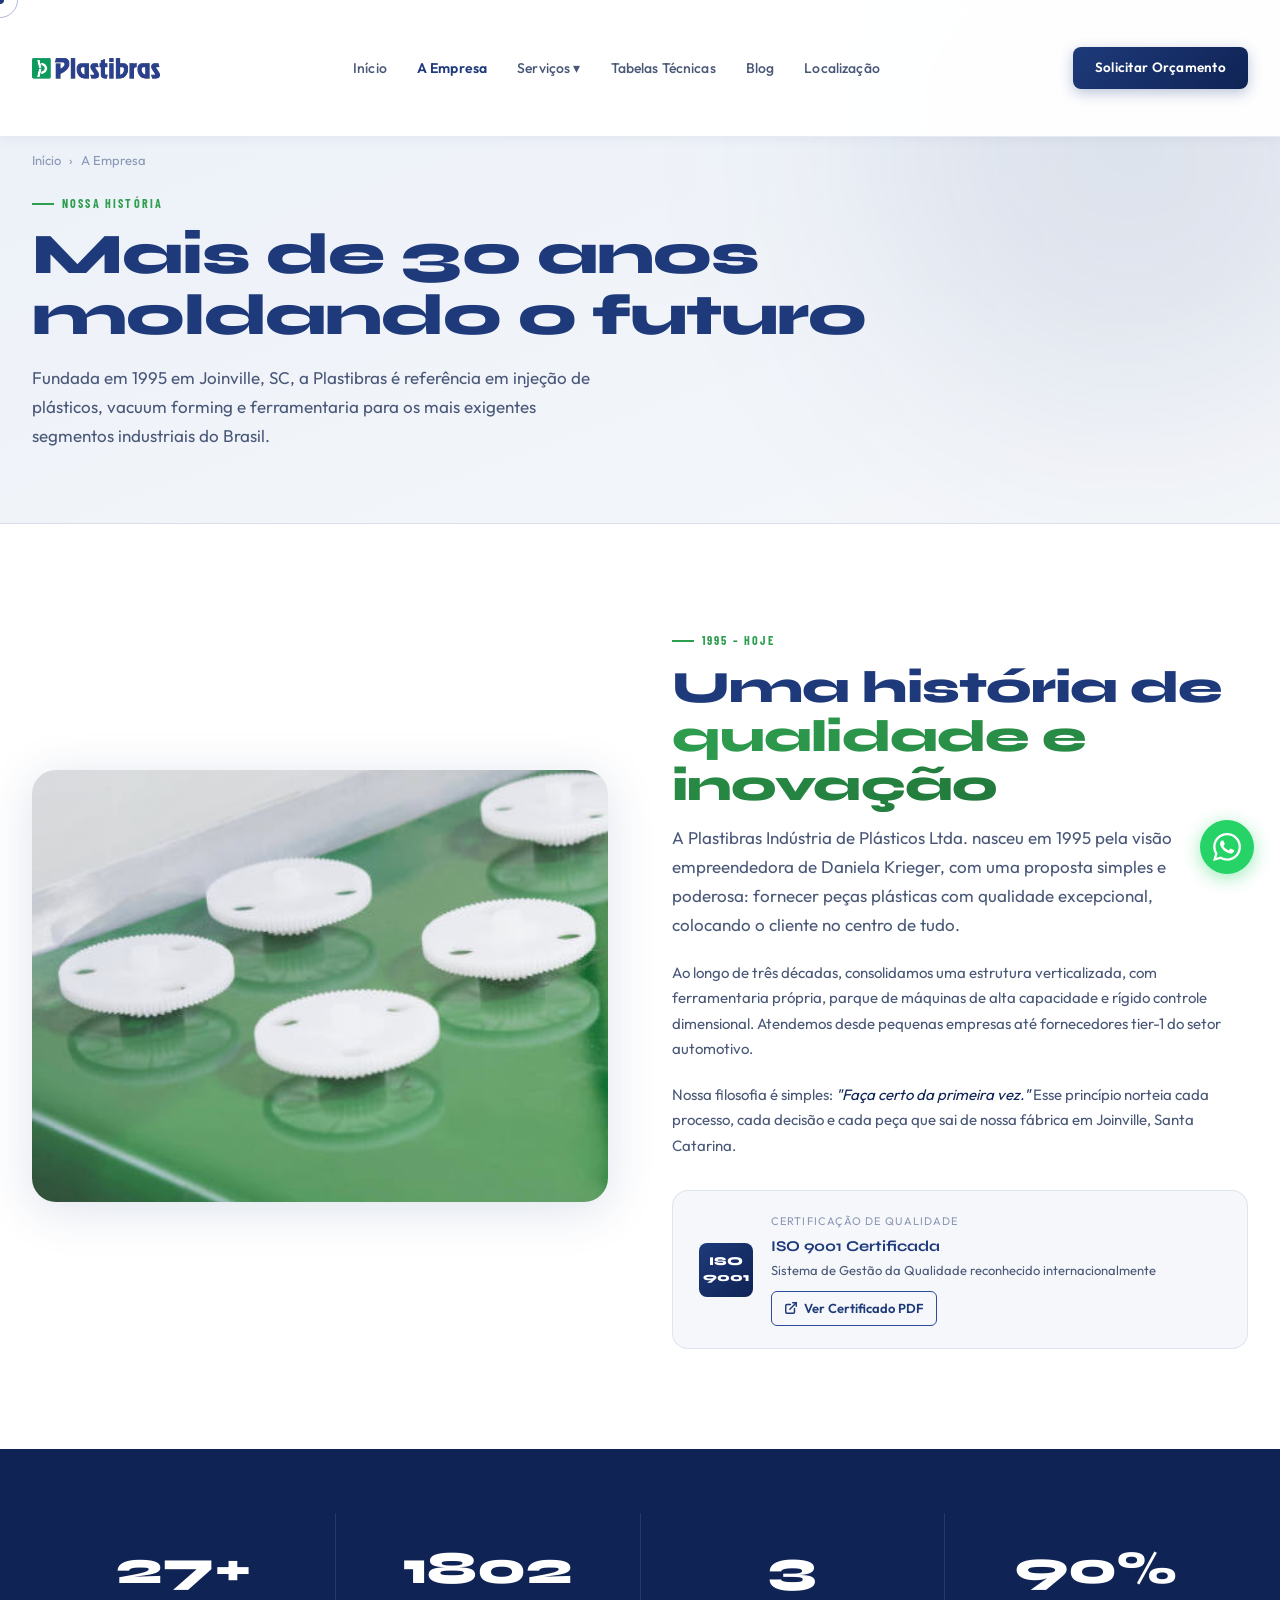
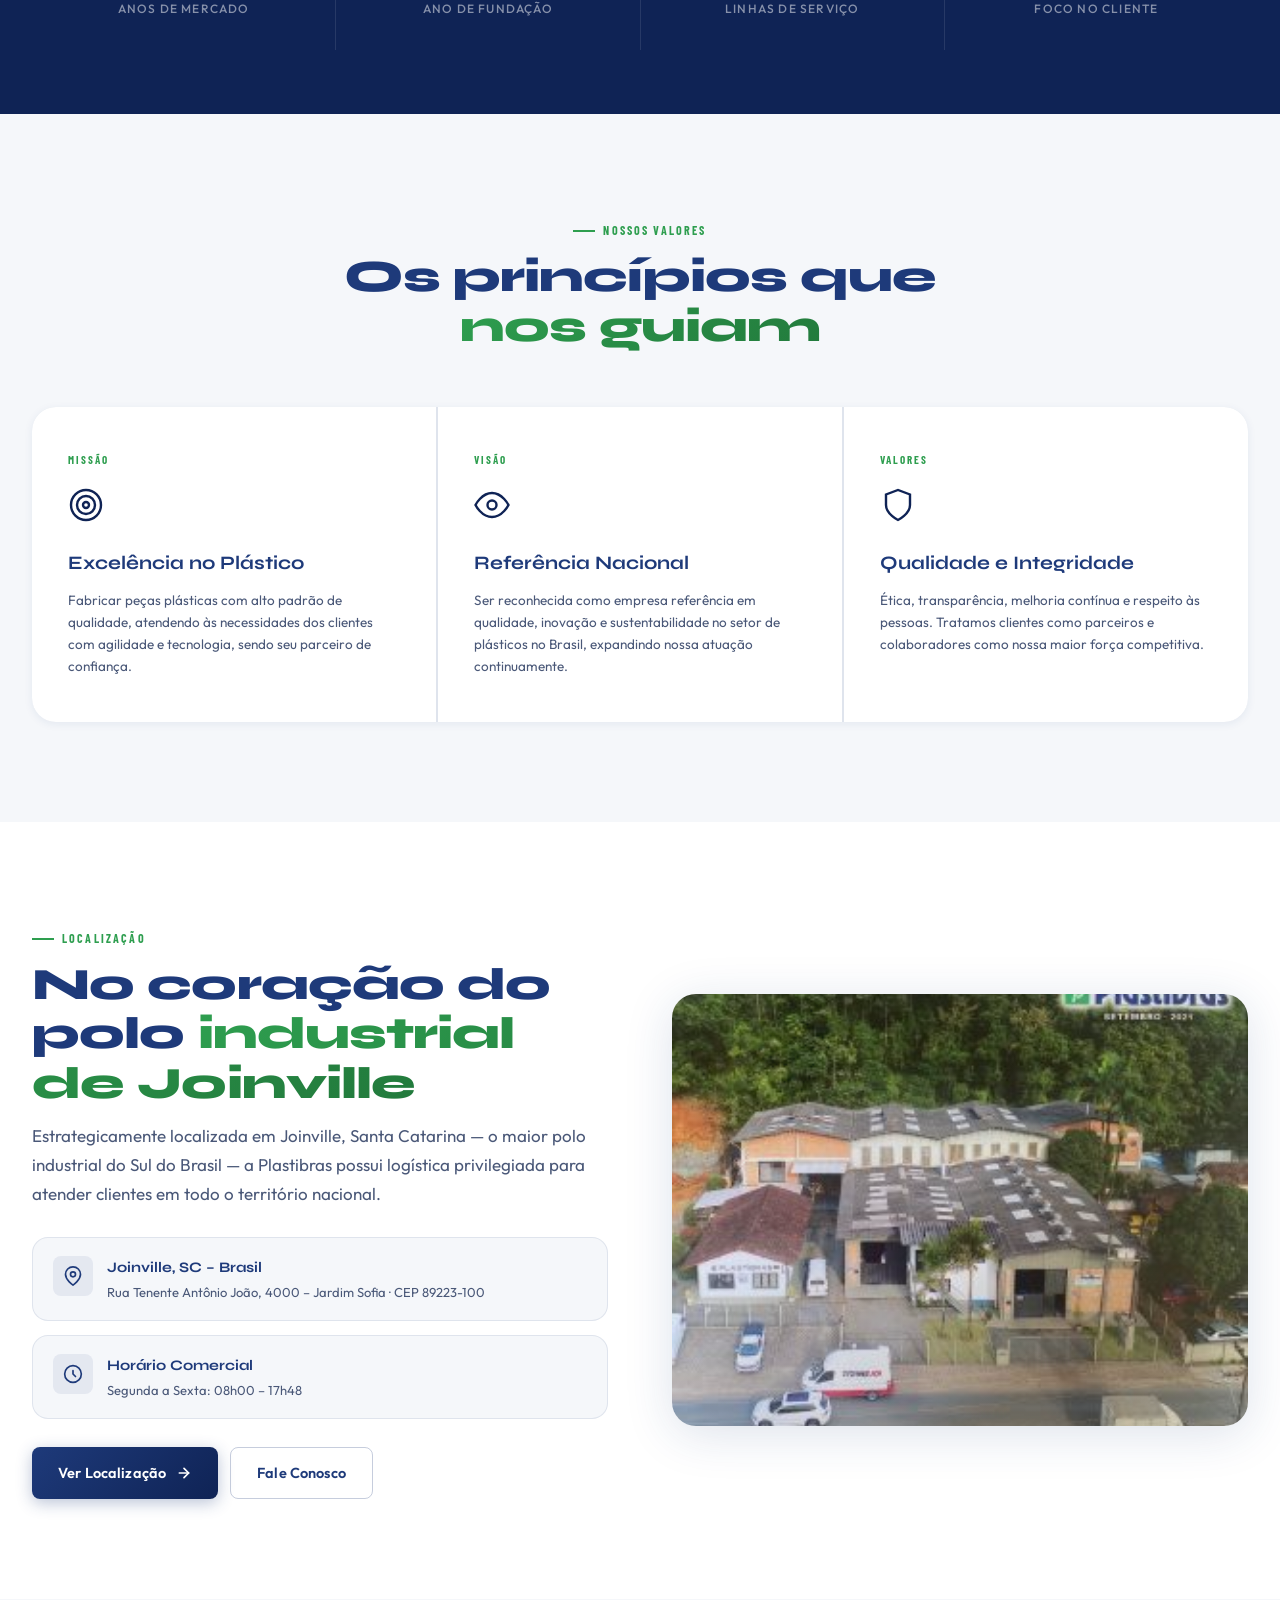
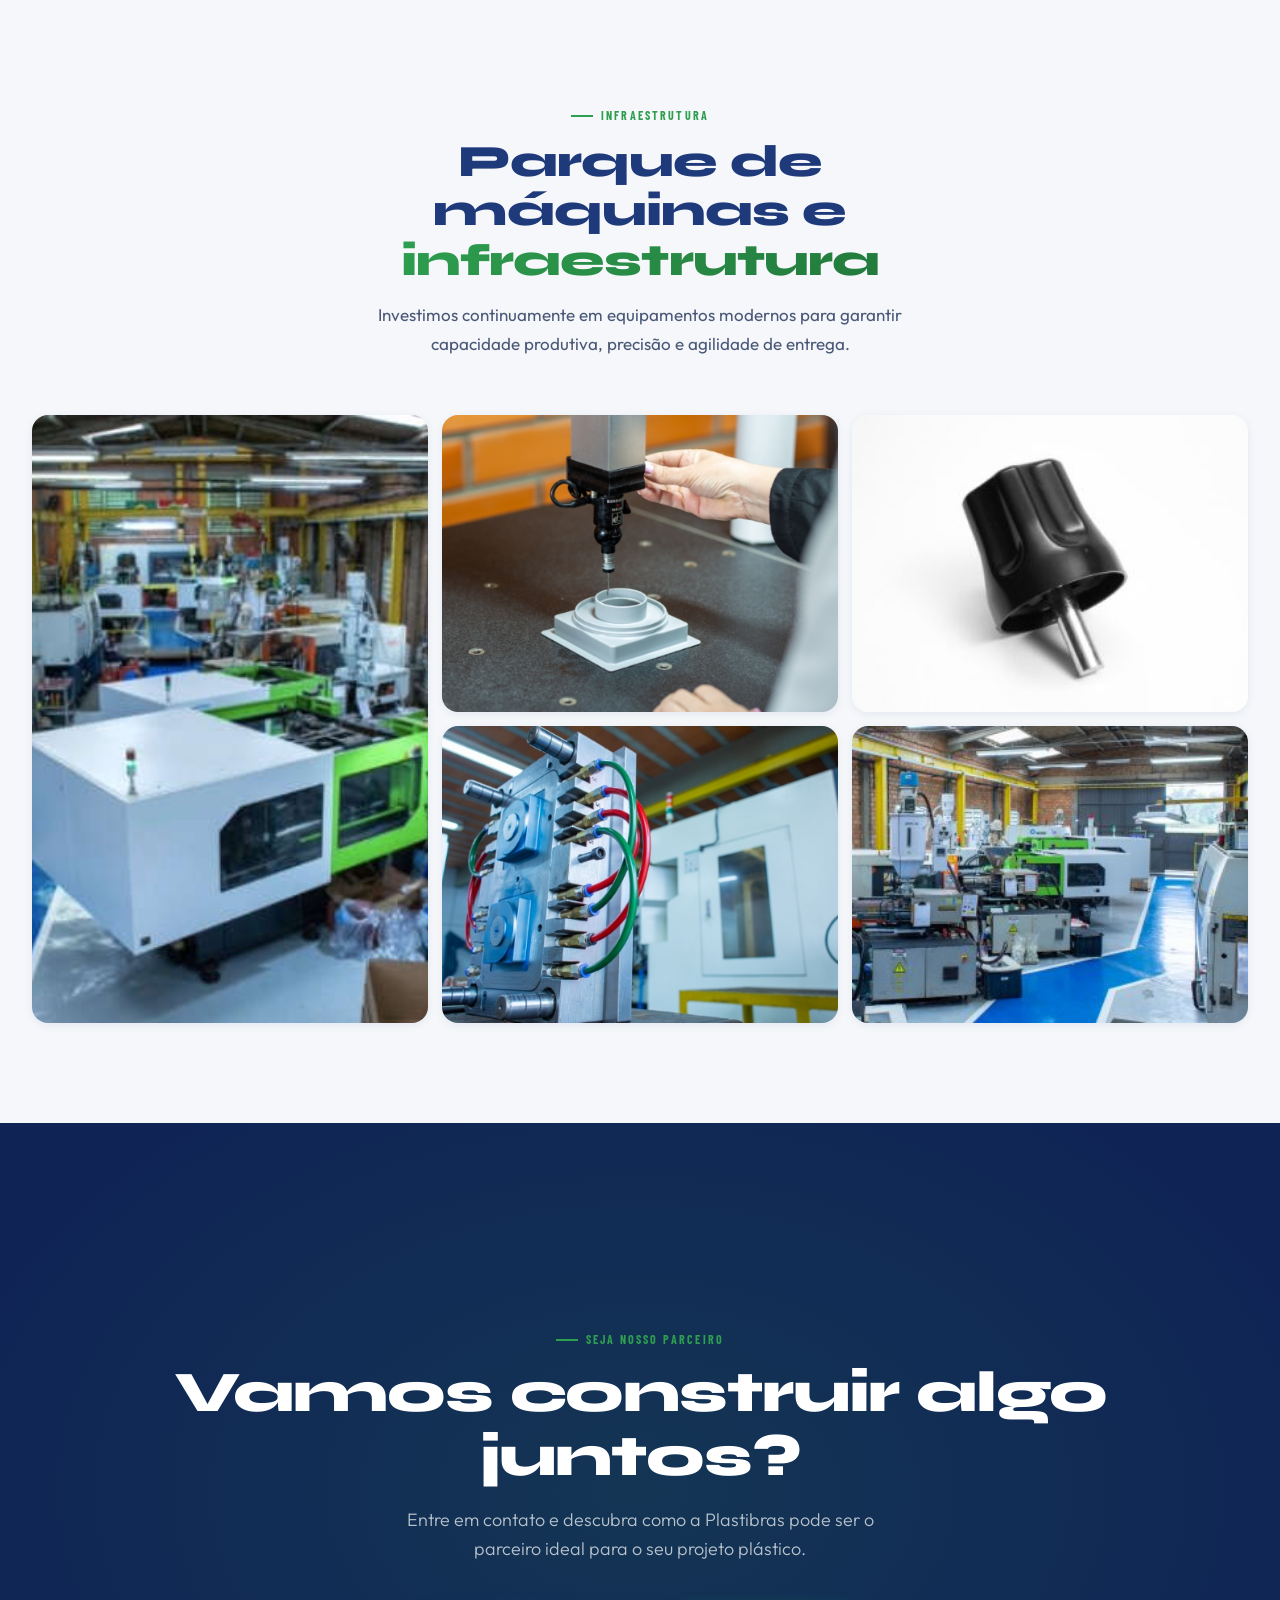
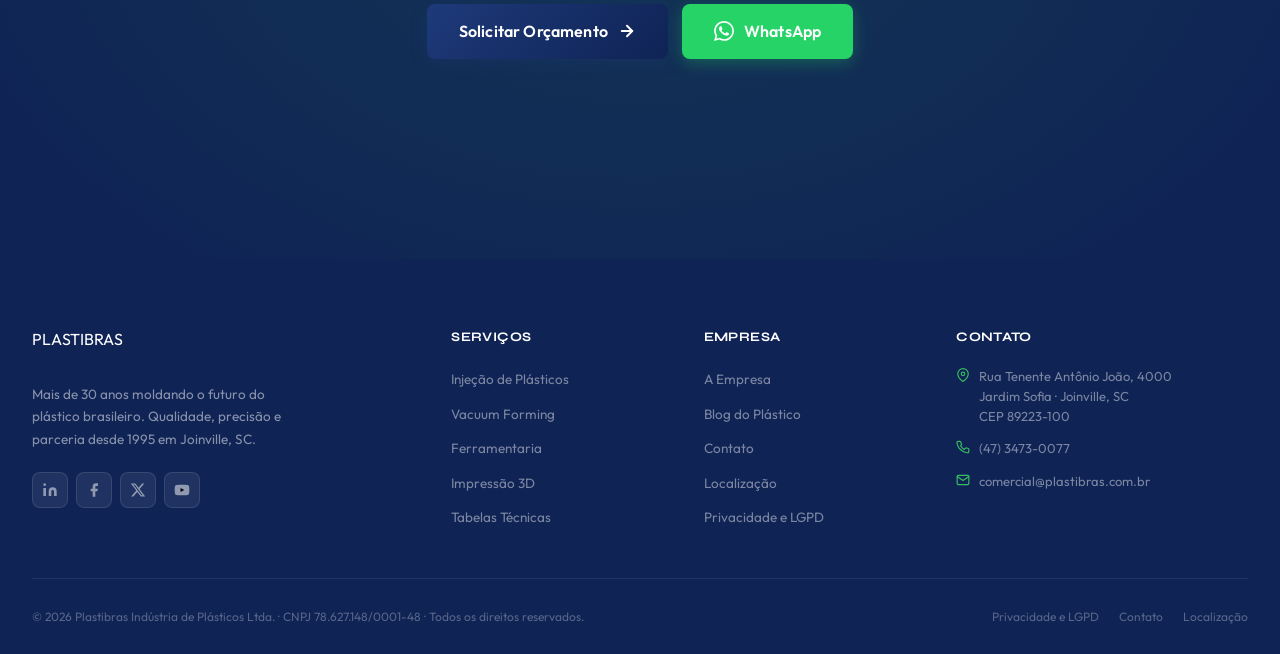
==== empresa.html @ 4c86cee4 "Initial commit – Plastibras website rebuild Complete 10-page static website with dark-to-light redes" ====
<!DOCTYPE html>
<html lang="pt-BR">
<head>
  <meta charset="UTF-8">
  <meta name="viewport" content="width=device-width, initial-scale=1.0">
  <meta name="description" content="Conheça a Plastibras – fundada em 1995 por Daniela Krieger em Joinville, SC. Mais de 30 anos de excelência em injeção de plásticos com certificação ISO 9001.">
  <title>A Empresa – Plastibras Indústria de Plásticos</title>
  <link rel="stylesheet" href="css/styles.css">
</head>
<body>
<div id="page-loader"><div class="loader-logo">PLASTI<span>BRAS</span></div><div class="loader-bar-wrap"><div class="loader-bar"></div></div></div>
<div class="cursor-dot"></div><div class="cursor-ring"></div>
<div class="noise-overlay" aria-hidden="true"></div>

<div id="nav-placeholder"></div>

<!-- PAGE HERO -->
<section class="page-hero">
  <div class="page-hero-bg"></div>
  <div class="page-hero-orb" aria-hidden="true"></div>
  <canvas id="hero-canvas" class="grid-canvas" style="position:absolute;inset:0;z-index:0"></canvas>
  <div class="container page-hero-content">
    <div class="page-hero-breadcrumb">
      <a href="index.html">Início</a>
      <span class="sep">›</span>
      <span>A Empresa</span>
    </div>
    <div class="section-tag">Nossa História</div>
    <h1 class="page-hero-title">Mais de <span style="color:var(--accent-cyan)">30 anos</span><br>moldando o futuro</h1>
    <p class="page-hero-desc">Fundada em 1995 em Joinville, SC, a Plastibras é referência em injeção de plásticos, vacuum forming e ferramentaria para os mais exigentes segmentos industriais do Brasil.</p>
  </div>
</section>

<!-- HISTORY SECTION -->
<section class="section">
  <div class="container">
    <div class="content-section">
      <div class="reveal-left">
        <div class="content-image">
          <img src="images/fabrica-de-produtos-de-plastico-injecao-termoformagem.jpg"
               alt="Fábrica Plastibras – Injeção de plásticos e Termoformagem Joinville" loading="lazy">
          <div class="content-image-overlay"></div>
        </div>
      </div>
      <div class="reveal-right">
        <div class="section-tag">1995 – Hoje</div>
        <h2 class="section-title">Uma história de <span class="highlight">qualidade e inovação</span></h2>
        <p class="section-desc" style="margin-bottom:20px">
          A Plastibras Indústria de Plásticos Ltda. nasceu em 1995 pela visão empreendedora de Daniela Krieger,
          com uma proposta simples e poderosa: fornecer peças plásticas com qualidade excepcional, colocando o cliente no centro de tudo.
        </p>
        <p style="font-size:15px;color:var(--text-2);line-height:1.7;margin-bottom:20px">
          Ao longo de três décadas, consolidamos uma estrutura verticalizada, com ferramentaria própria, parque de máquinas de alta capacidade
          e rígido controle dimensional. Atendemos desde pequenas empresas até fornecedores tier-1 do setor automotivo.
        </p>
        <p style="font-size:15px;color:var(--text-2);line-height:1.7">
          Nossa filosofia é simples: <em style="color:var(--text-1)">"Faça certo da primeira vez."</em> Esse princípio norteia cada processo,
          cada decisão e cada peça que sai de nossa fábrica em Joinville, Santa Catarina.
        </p>
        <div class="cert-card" style="margin-top:32px">
          <div class="cert-icon">ISO<br>9001</div>
          <div style="flex:1">
            <div class="cert-text-label">Certificação de Qualidade</div>
            <div class="cert-text-value">ISO 9001 Certificada</div>
            <div class="cert-text-sub">Sistema de Gestão da Qualidade reconhecido internacionalmente</div>
            <a href="documents/ISO9001.pdf" target="_blank" rel="noopener" style="display:inline-flex;align-items:center;gap:6px;margin-top:10px;font-size:13px;font-weight:600;color:var(--navy);text-decoration:none;border:1px solid var(--navy-light);border-radius:6px;padding:6px 12px;transition:all .2s" onmouseover="this.style.background='var(--navy)';this.style.color='#fff'" onmouseout="this.style.background='';this.style.color='var(--navy)'">
              <svg width="14" height="14" viewBox="0 0 24 24" fill="none" stroke="currentColor" stroke-width="2.5" stroke-linecap="round" stroke-linejoin="round"><path d="M18 13v6a2 2 0 0 1-2 2H5a2 2 0 0 1-2-2V8a2 2 0 0 1 2-2h6"/><polyline points="15 3 21 3 21 9"/><line x1="10" y1="14" x2="21" y2="3"/></svg>
              Ver Certificado PDF
            </a>
          </div>
        </div>
      </div>
    </div>
  </div>
</section>

<!-- STATS BAND -->
<div class="stats-band">
  <div class="container">
    <div class="stats-grid">
      <div class="stat-item">
        <div class="stat-number blue" data-counter data-target="30" data-suffix="+">0+</div>
        <div class="stat-label">Anos de Mercado</div>
      </div>
      <div class="stat-item">
        <div class="stat-number orange" data-counter data-target="1995">0</div>
        <div class="stat-label">Ano de Fundação</div>
      </div>
      <div class="stat-item">
        <div class="stat-number blue" data-counter data-target="4">0</div>
        <div class="stat-label">Linhas de Serviço</div>
      </div>
      <div class="stat-item">
        <div class="stat-number orange" data-counter data-target="100" data-suffix="%">0%</div>
        <div class="stat-label">Foco no Cliente</div>
      </div>
    </div>
  </div>
</div>

<!-- VALUES -->
<section class="section bg-1">
  <div class="container">
    <div class="reveal" style="text-align:center;max-width:600px;margin:0 auto 56px">
      <div class="section-tag">Nossos Valores</div>
      <h2 class="section-title">Os princípios que <span class="highlight">nos guiam</span></h2>
    </div>
    <div class="why-grid">
      <div class="why-item reveal" data-delay="1">
        <div class="why-item-number">Missão</div>
        <div class="why-item-icon" style="color:var(--accent-cyan)">
          <svg width="36" height="36" viewBox="0 0 24 24" fill="none" stroke="currentColor" stroke-width="1.6"><circle cx="12" cy="12" r="10"/><circle cx="12" cy="12" r="6"/><circle cx="12" cy="12" r="2"/></svg>
        </div>
        <div class="why-item-title">Excelência no Plástico</div>
        <div class="why-item-text">Fabricar peças plásticas com alto padrão de qualidade, atendendo às necessidades dos clientes com agilidade e tecnologia, sendo seu parceiro de confiança.</div>
      </div>
      <div class="why-item reveal" data-delay="2">
        <div class="why-item-number">Visão</div>
        <div class="why-item-icon" style="color:var(--accent-cyan)">
          <svg width="36" height="36" viewBox="0 0 24 24" fill="none" stroke="currentColor" stroke-width="1.6"><path d="M1 12s4-8 11-8 11 8 11 8-4 8-11 8-11-8-11-8z"/><circle cx="12" cy="12" r="3"/></svg>
        </div>
        <div class="why-item-title">Referência Nacional</div>
        <div class="why-item-text">Ser reconhecida como empresa referência em qualidade, inovação e sustentabilidade no setor de plásticos no Brasil, expandindo nossa atuação continuamente.</div>
      </div>
      <div class="why-item reveal" data-delay="3">
        <div class="why-item-number">Valores</div>
        <div class="why-item-icon" style="color:var(--accent-cyan)">
          <svg width="36" height="36" viewBox="0 0 24 24" fill="none" stroke="currentColor" stroke-width="1.6"><path d="M12 22s8-4 8-10V5l-8-3-8 3v7c0 6 8 10 8 10z"/></svg>
        </div>
        <div class="why-item-title">Qualidade e Integridade</div>
        <div class="why-item-text">Ética, transparência, melhoria contínua e respeito às pessoas. Tratamos clientes como parceiros e colaboradores como nossa maior força competitiva.</div>
      </div>
    </div>
  </div>
</section>

<!-- FOUNDER + HISTORY -->
<section class="section">
  <div class="container">
    <div class="content-section reverse">
      <div class="reveal-right">
        <div class="content-image">
          <img src="images/plastibras-industria-de-plasticos-joinville-sc-_AEREA-300x263.jpg"
               alt="Vista aérea Plastibras Joinville SC" loading="lazy"
               style="width:100%;height:100%;object-fit:cover">
          <div class="content-image-overlay"></div>
        </div>
      </div>
      <div class="reveal-left">
        <div class="section-tag">Localização</div>
        <h2 class="section-title">No coração do polo <span class="highlight">industrial de Joinville</span></h2>
        <p class="section-desc" style="margin-bottom:20px">
          Estrategicamente localizada em Joinville, Santa Catarina — o maior polo industrial do Sul do Brasil —
          a Plastibras possui logística privilegiada para atender clientes em todo o território nacional.
        </p>
        <div class="about-features">
          <div class="about-feature">
            <div class="about-feature-icon">
              <svg viewBox="0 0 24 24" fill="none" stroke="currentColor" stroke-width="2" stroke-linecap="round" stroke-linejoin="round"><path d="M21 10c0 7-9 13-9 13s-9-6-9-13a9 9 0 0 1 18 0z"/><circle cx="12" cy="10" r="3"/></svg>
            </div>
            <div>
              <div class="about-feature-title">Joinville, SC – Brasil</div>
              <div class="about-feature-text">Rua Tenente Antônio João, 4000 – Jardim Sofia · CEP 89223-100</div>
            </div>
          </div>
          <div class="about-feature">
            <div class="about-feature-icon">
              <svg viewBox="0 0 24 24" fill="none" stroke="currentColor" stroke-width="2" stroke-linecap="round" stroke-linejoin="round"><circle cx="12" cy="12" r="10"/><path d="M12 8v4l3 3"/></svg>
            </div>
            <div>
              <div class="about-feature-title">Horário Comercial</div>
              <div class="about-feature-text">Segunda a Sexta: 08h00 – 17h48</div>
            </div>
          </div>
        </div>
        <div style="margin-top:28px;display:flex;gap:12px;flex-wrap:wrap">
          <a href="localizacao.html" class="btn btn-primary">
            Ver Localização
            <svg width="16" height="16" viewBox="0 0 24 24" fill="none" stroke="currentColor" stroke-width="2.5" stroke-linecap="round" stroke-linejoin="round"><path d="M5 12h14"/><path d="m12 5 7 7-7 7"/></svg>
          </a>
          <a href="contato.html" class="btn btn-outline">Fale Conosco</a>
        </div>
      </div>
    </div>
  </div>
</section>

<!-- MACHINE PARK -->
<section class="section bg-1">
  <div class="container">
    <div class="reveal" style="text-align:center;max-width:600px;margin:0 auto 56px">
      <div class="section-tag">Infraestrutura</div>
      <h2 class="section-title">Parque de máquinas e <span class="highlight">infraestrutura</span></h2>
      <p class="section-desc" style="margin:16px auto 0">Investimos continuamente em equipamentos modernos para garantir capacidade produtiva, precisão e agilidade de entrega.</p>
    </div>
    <div class="gallery-grid">
      <div class="gallery-item tall reveal" data-delay="1">
        <img src="images/parque-de-maquinas-plastibras-industria-plastica-joinville-sc.jpg"
             alt="Parque de máquinas Plastibras" loading="lazy">
        <div class="gallery-item-overlay"><span class="gallery-item-overlay-text">Parque de Máquinas</span></div>
      </div>
      <div class="gallery-item reveal" data-delay="2">
        <img src="images/controle-dimensional-de-pecas-de-plastico-industria-plastica.jpg"
             alt="Controle dimensional Plastibras" loading="lazy">
        <div class="gallery-item-overlay"><span class="gallery-item-overlay-text">Controle Dimensional</span></div>
      </div>
      <div class="gallery-item reveal" data-delay="3">
        <img src="images/injecao_plasticos_plastibras-1-300x231.jpg"
             alt="Injeção de plásticos" loading="lazy">
        <div class="gallery-item-overlay"><span class="gallery-item-overlay-text">Injeção de Plásticos</span></div>
      </div>
      <div class="gallery-item reveal" data-delay="2">
        <img src="images/servicos-de-ferramentaria-em-joinville-sc-plastibras-moldes-injecao.jpg"
             alt="Ferramentaria Plastibras" loading="lazy">
        <div class="gallery-item-overlay"><span class="gallery-item-overlay-text">Ferramentaria</span></div>
      </div>
      <div class="gallery-item reveal" data-delay="3">
        <img src="images/industria-de-plasticos-em-joinville-sc-plastibras-300x225.jpg"
             alt="Plastibras Joinville" loading="lazy">
        <div class="gallery-item-overlay"><span class="gallery-item-overlay-text">Nossa Fábrica</span></div>
      </div>
    </div>
  </div>
</section>

<!-- CTA -->
<section class="section cta-section">
  <div class="cta-bg"><div class="cta-bg-gradient"></div></div>
  <div class="container">
    <div class="cta-inner reveal" style="text-align:center">
      <div class="section-tag" style="justify-content:center">Seja Nosso Parceiro</div>
      <h2 class="cta-title">Vamos construir algo <span class="highlight">juntos?</span></h2>
      <p class="cta-desc">Entre em contato e descubra como a Plastibras pode ser o parceiro ideal para o seu projeto plástico.</p>
      <div class="cta-actions">
        <a href="contato.html" class="btn btn-primary btn-lg">Solicitar Orçamento
          <svg width="18" height="18" viewBox="0 0 24 24" fill="none" stroke="currentColor" stroke-width="2.5" stroke-linecap="round" stroke-linejoin="round"><path d="M5 12h14"/><path d="m12 5 7 7-7 7"/></svg>
        </a>
        <a href="https://wa.me/5547997690917" class="btn btn-whatsapp btn-lg" target="_blank" rel="noopener">
          <svg width="20" height="20" viewBox="0 0 24 24" fill="currentColor"><path d="M17.472 14.382c-.297-.149-1.758-.867-2.03-.967-.273-.099-.471-.148-.67.15-.197.297-.767.966-.94 1.164-.173.199-.347.223-.644.075-.297-.15-1.255-.463-2.39-1.475-.883-.788-1.48-1.761-1.653-2.059-.173-.297-.018-.458.13-.606.134-.133.298-.347.446-.52.149-.174.198-.298.298-.497.099-.198.05-.371-.025-.52-.075-.149-.669-1.612-.916-2.207-.242-.579-.487-.5-.669-.51-.173-.008-.371-.01-.57-.01-.198 0-.52.074-.792.372-.272.297-1.04 1.016-1.04 2.479 0 1.462 1.065 2.875 1.213 3.074.149.198 2.096 3.2 5.077 4.487.709.306 1.262.489 1.694.625.712.227 1.36.195 1.871.118.571-.085 1.758-.719 2.006-1.413.248-.694.248-1.289.173-1.413-.074-.124-.272-.198-.57-.347m-5.421 7.403h-.004a9.87 9.87 0 0 1-5.031-1.378l-.361-.214-3.741.982.998-3.648-.235-.374a9.86 9.86 0 0 1-1.51-5.26c.001-5.45 4.436-9.884 9.888-9.884 2.64 0 5.122 1.03 6.988 2.898a9.825 9.825 0 0 1 2.893 6.994c-.003 5.45-4.437 9.884-9.885 9.884m8.413-18.297A11.815 11.815 0 0 0 12.05 0C5.495 0 .16 5.335.157 11.892c0 2.096.547 4.142 1.588 5.945L.057 24l6.305-1.654a11.882 11.882 0 0 0 5.683 1.448h.005c6.554 0 11.89-5.335 11.893-11.893a11.821 11.821 0 0 0-3.48-8.413Z"/></svg>
          WhatsApp
        </a>
      </div>
    </div>
  </div>
</section>

<div id="footer-placeholder"></div>
<script src="js/components.js"></script>
<script src="js/main.js"></script>
</body>
</html>
---- css/styles.css ----
/* ============================================================
   PLASTIBRAS — DESIGN SYSTEM (LIGHT THEME)
   Navy Blue + Green · Joinville, SC · Est. 1995
   ============================================================ */

@import url('https://fonts.googleapis.com/css2?family=Syne:wght@400;500;600;700;800&family=Outfit:wght@300;400;500;600&family=Barlow+Condensed:wght@400;500;600;700&display=swap');

/* ─── CUSTOM PROPERTIES ─── */
:root {
  /* Brand colors from logo */
  --navy:        #1E3A7A;
  --navy-dark:   #0F2355;
  --navy-light:  #2B4C9B;
  --green:       #2E9E4F;
  --green-dark:  #227A3C;
  --green-light: #38BE60;

  /* Backgrounds */
  --bg-0: #FFFFFF;
  --bg-1: #F5F7FA;
  --bg-2: #EBF0F8;
  --bg-3: #DDE5F5;
  --card:  #FFFFFF;
  --card-border: rgba(30, 58, 122, 0.1);

  /* Text */
  --text-1: #0F2355;
  --text-2: #4A5878;
  --text-3: #8A97B4;

  /* Gradients */
  --gradient-navy:  linear-gradient(135deg, #1E3A7A, #0F2355);
  --gradient-green: linear-gradient(135deg, #2E9E4F, #227A3C);
  --gradient-hero:  linear-gradient(160deg, #EBF0F8 0%, #F5F7FA 100%);

  /* Fonts */
  --font-display: 'Syne', sans-serif;
  --font-body:    'Outfit', sans-serif;
  --font-tech:    'Barlow Condensed', sans-serif;

  /* Radius */
  --radius-sm: 8px;
  --radius-md: 16px;
  --radius-lg: 24px;
  --radius-xl: 32px;

  /* Shadows */
  --shadow-sm:       0 2px 8px rgba(30, 58, 122, 0.08);
  --shadow-md:       0 4px 24px rgba(30, 58, 122, 0.12);
  --shadow-lg:       0 8px 48px rgba(30, 58, 122, 0.15);
  --shadow-glow-navy: 0 0 40px rgba(30, 58, 122, 0.15);
  --shadow-glow-green: 0 0 30px rgba(46, 158, 79, 0.2);

  --transition:      all 0.35s cubic-bezier(0.4, 0, 0.2, 1);
  --transition-fast: all 0.2s cubic-bezier(0.4, 0, 0.2, 1);
}

/* ─── RESET ─── */
*, *::before, *::after { box-sizing: border-box; margin: 0; padding: 0; }
html { scroll-behavior: smooth; font-size: 16px; scroll-padding-top: 136px; }
body {
  font-family: var(--font-body);
  background: var(--bg-0);
  color: var(--text-1);
  line-height: 1.6;
  overflow-x: hidden;
  -webkit-font-smoothing: antialiased;
}
img { max-width: 100%; display: block; }
a { text-decoration: none; color: inherit; }
ul { list-style: none; }
button { font-family: var(--font-body); cursor: pointer; border: none; background: none; }
input, textarea, select { font-family: var(--font-body); }

/* ─── CUSTOM CURSOR ─── */
.cursor-dot {
  position: fixed; top: 0; left: 0;
  width: 8px; height: 8px;
  background: var(--navy);
  border-radius: 50%;
  pointer-events: none; z-index: 10000;
  transition: transform 0.1s ease;
  transform: translate(-50%, -50%);
}
.cursor-ring {
  position: fixed; top: 0; left: 0;
  width: 36px; height: 36px;
  border: 1.5px solid rgba(30, 58, 122, 0.35);
  border-radius: 50%;
  pointer-events: none; z-index: 9999;
  transition: transform 0.12s ease, width 0.3s, height 0.3s, opacity 0.3s;
  transform: translate(-50%, -50%);
}
.cursor-ring.hovering {
  width: 52px; height: 52px;
  border-color: var(--green);
  opacity: 0.7;
}
@media (hover: none) { .cursor-dot, .cursor-ring { display: none; } }

/* ─── LOADER ─── */
#page-loader {
  position: fixed; inset: 0;
  background: var(--bg-0);
  z-index: 99999;
  display: flex;
  align-items: center; justify-content: center;
  flex-direction: column; gap: 24px;
  transition: opacity 0.6s ease, visibility 0.6s;
}
#page-loader.hidden { opacity: 0; visibility: hidden; }
.loader-logo {
  font-family: var(--font-display);
  font-size: 28px; font-weight: 800;
  letter-spacing: 0.08em;
  color: var(--navy);
}
.loader-logo span { color: var(--green); }
.loader-bar-wrap {
  width: 200px; height: 3px;
  background: var(--bg-2);
  border-radius: 99px; overflow: hidden;
}
.loader-bar {
  height: 100%; width: 0%;
  background: var(--gradient-navy);
  border-radius: 99px;
  animation: loadBar 1.2s cubic-bezier(0.4, 0, 0.2, 1) forwards;
}
@keyframes loadBar { to { width: 100%; } }

/* ─── LAYOUT ─── */
.container { max-width: 1280px; margin: 0 auto; padding: 0 32px; }
.section    { padding: 100px 0; }
.section--sm { padding: 64px 0; }

/* ─── GRID CANVAS ─── */
.grid-canvas { position: absolute; inset: 0; z-index: 0; pointer-events: none; }

/* ─── NAVIGATION ─── */
.nav {
  position: fixed; top: 0; left: 0; right: 0;
  z-index: 1000; padding: 0;
  transition: var(--transition);
  background: rgba(255,255,255,0.96);
  backdrop-filter: blur(16px);
  -webkit-backdrop-filter: blur(16px);
  border-bottom: 1px solid var(--card-border);
  box-shadow: 0 1px 12px rgba(30,58,122,0.06);
}
.nav-inner {
  display: flex; align-items: center;
  justify-content: space-between; gap: 20px;
  height: 136px;
}
.nav-logo {
  display: flex; align-items: center; gap: 0;
  flex-shrink: 0;
}
.nav-logo img, .nav-logo-img {
  height: 128px; width: auto;
  object-fit: contain;
  display: block;
}
.nav-links {
  display: flex; align-items: center; gap: 2px;
}
.nav-link {
  font-size: 14px; font-weight: 500;
  color: var(--text-2);
  padding: 8px 14px;
  border-radius: var(--radius-sm);
  transition: var(--transition-fast);
  white-space: nowrap; letter-spacing: 0.01em;
}
.nav-link:hover { color: var(--navy); background: var(--bg-1); }
.nav-link.active { color: var(--navy); font-weight: 600; }
.nav-cta {
  background: var(--gradient-navy);
  color: #fff;
  font-weight: 600; font-size: 13.5px;
  padding: 10px 22px;
  border-radius: var(--radius-sm);
  letter-spacing: 0.02em;
  transition: var(--transition-fast);
  white-space: nowrap;
  box-shadow: 0 4px 14px rgba(30,58,122,0.3);
}
.nav-cta:hover {
  transform: translateY(-1px);
  box-shadow: 0 6px 20px rgba(30,58,122,0.4);
}

/* Dropdown */
.nav-dropdown { position: relative; }
.nav-dropdown-menu {
  position: absolute;
  top: calc(100% + 8px); left: 50%;
  transform: translateX(-50%);
  background: var(--card);
  border: 1px solid var(--card-border);
  border-radius: var(--radius-md);
  padding: 8px; min-width: 230px;
  display: none;
  box-shadow: var(--shadow-lg);
}
.nav-dropdown:hover .nav-dropdown-menu { display: block; }
.nav-dropdown-item {
  display: flex; align-items: center; gap: 10px;
  padding: 10px 14px;
  border-radius: var(--radius-sm);
  font-size: 14px; color: var(--text-2);
  transition: var(--transition-fast);
}
.nav-dropdown-item:hover { background: var(--bg-1); color: var(--navy); }
.nav-dropdown-item .dot {
  width: 6px; height: 6px; border-radius: 50%;
  background: var(--green); flex-shrink: 0;
}

/* Mobile */
.nav-hamburger {
  display: none; flex-direction: column;
  gap: 5px; padding: 6px; cursor: pointer;
}
.nav-hamburger span {
  display: block; width: 24px; height: 2px;
  background: var(--navy); border-radius: 2px;
  transition: var(--transition-fast);
}
.mobile-menu {
  display: none; position: fixed; inset: 0;
  background: var(--bg-0); z-index: 999;
  flex-direction: column; align-items: center;
  justify-content: center; gap: 8px;
}
.mobile-menu.open { display: flex; }
.mobile-menu-link {
  font-family: var(--font-display);
  font-size: 26px; font-weight: 700;
  color: var(--text-2); padding: 12px 24px;
  transition: var(--transition-fast); text-align: center;
}
.mobile-menu-link:hover { color: var(--navy); }
.mobile-close {
  position: absolute; top: 24px; right: 24px;
  font-size: 28px; color: var(--text-2);
  cursor: pointer; background: none; border: none;
}

/* ─── HERO ─── */
.hero {
  position: relative;
  min-height: 100vh;
  display: flex; align-items: center;
  overflow: hidden;
  clip-path: inset(0);
  background: linear-gradient(160deg, #EBF0F8 0%, #F5F7FA 60%, #ffffff 100%);
}
.hero-bg { position: absolute; inset: 0; z-index: 0; }
.hero-content { position: relative; z-index: 2; padding-top: 100px; padding-bottom: 80px; }
.hero-badge {
  display: inline-flex; align-items: center; gap: 8px;
  background: rgba(30, 58, 122, 0.07);
  border: 1px solid rgba(30, 58, 122, 0.15);
  padding: 7px 16px; border-radius: 99px;
  font-size: 12.5px; font-weight: 600;
  color: var(--navy); letter-spacing: 0.08em;
  text-transform: uppercase; margin-bottom: 28px;
}
.hero-badge::before {
  content: ''; width: 6px; height: 6px;
  border-radius: 50%; background: var(--green);
  animation: pulse 2s infinite;
}
@keyframes pulse {
  0%, 100% { opacity: 1; transform: scale(1); }
  50% { opacity: 0.5; transform: scale(1.3); }
}
.hero-title {
  font-family: var(--font-display);
  font-size: clamp(38px, 5.5vw, 78px);
  font-weight: 800; line-height: 1.05;
  letter-spacing: -0.02em;
  color: var(--navy); margin-bottom: 24px;
}
.hero-title .line { display: block; overflow: hidden; }
.hero-title .word { display: inline-block; }
.hero-title .highlight {
  background: var(--gradient-green);
  -webkit-background-clip: text;
  -webkit-text-fill-color: transparent;
  background-clip: text;
}
.hero-subtitle {
  font-size: clamp(16px, 1.8vw, 19px);
  color: var(--text-2); max-width: 560px;
  margin-bottom: 44px; line-height: 1.7;
  font-weight: 400;
}
.hero-actions { display: flex; align-items: center; gap: 14px; flex-wrap: wrap; }
.hero-stats {
  display: grid; grid-template-columns: repeat(3, 1fr);
  gap: 1px; margin-top: 72px;
  border: 1px solid var(--card-border);
  border-radius: var(--radius-lg);
  overflow: hidden; background: var(--card-border);
  box-shadow: var(--shadow-md);
}
.hero-stat {
  background: #fff; padding: 28px 32px; text-align: center;
}
.hero-stat-number {
  font-family: var(--font-display); font-size: 40px;
  font-weight: 800; color: var(--navy); line-height: 1;
  margin-bottom: 6px;
}
.hero-stat-number .unit { font-size: 22px; color: var(--green); }
.hero-stat-label {
  font-size: 12px; color: var(--text-3);
  text-transform: uppercase; letter-spacing: 0.1em; font-weight: 500;
}

/* ─── BUTTONS ─── */
.btn {
  display: inline-flex; align-items: center; gap: 10px;
  font-weight: 600; font-size: 14.5px;
  padding: 13px 26px; border-radius: var(--radius-sm);
  transition: var(--transition); letter-spacing: 0.01em;
  position: relative; overflow: hidden; cursor: pointer;
}
.btn svg { transition: transform 0.25s ease; }
.btn:hover svg { transform: translateX(4px); }
.btn-primary {
  background: var(--gradient-navy); color: #fff;
  box-shadow: 0 4px 16px rgba(30, 58, 122, 0.3);
}
.btn-primary:hover {
  transform: translateY(-2px);
  box-shadow: 0 8px 28px rgba(30, 58, 122, 0.4);
}
.btn-green {
  background: var(--gradient-green); color: #fff;
  box-shadow: 0 4px 16px rgba(46, 158, 79, 0.3);
}
.btn-green:hover {
  transform: translateY(-2px);
  box-shadow: 0 8px 28px rgba(46, 158, 79, 0.45);
}
.btn-outline {
  border: 1.5px solid rgba(30, 58, 122, 0.25);
  color: var(--navy); background: transparent;
}
.btn-outline:hover {
  border-color: var(--navy); background: var(--bg-2);
  transform: translateY(-2px);
}
.btn-outline-green {
  border: 1.5px solid rgba(46,158,79,0.3);
  color: var(--green); background: transparent;
}
.btn-outline-green:hover {
  border-color: var(--green); background: rgba(46,158,79,0.06);
}
.btn-ghost { color: var(--text-2); }
.btn-ghost:hover { color: var(--navy); }
.btn-lg { padding: 15px 32px; font-size: 16px; }
.btn-sm { padding: 9px 18px; font-size: 13px; }
.btn-whatsapp {
  background: #25D366; color: #fff;
  box-shadow: 0 4px 16px rgba(37, 211, 102, 0.3);
}
.btn-whatsapp:hover {
  transform: translateY(-2px);
  box-shadow: 0 8px 28px rgba(37, 211, 102, 0.45);
}

/* ─── SECTION HEADERS ─── */
.section-tag {
  display: inline-flex; align-items: center; gap: 8px;
  font-family: var(--font-tech); font-size: 12px; font-weight: 700;
  letter-spacing: 0.18em; text-transform: uppercase;
  color: var(--green); margin-bottom: 12px;
}
.section-tag::before {
  content: ''; width: 22px; height: 2px;
  background: var(--green);
}
.section-title {
  font-family: var(--font-display);
  font-size: clamp(28px, 3.5vw, 50px);
  font-weight: 800; line-height: 1.1;
  letter-spacing: -0.02em; color: var(--navy); margin-bottom: 14px;
}
.section-title .highlight {
  background: var(--gradient-green);
  -webkit-background-clip: text;
  -webkit-text-fill-color: transparent;
  background-clip: text;
}
.section-desc {
  font-size: 17px; color: var(--text-2);
  line-height: 1.7; max-width: 560px; font-weight: 400;
}

/* ─── SERVICE CARDS ─── */
.services-grid {
  display: grid;
  grid-template-columns: repeat(auto-fit, minmax(280px, 1fr));
  gap: 20px; margin-top: 48px;
}
.service-card {
  background: var(--card);
  border: 1.5px solid var(--card-border);
  border-radius: var(--radius-lg); padding: 36px 32px;
  position: relative; overflow: hidden;
  transition: var(--transition); cursor: pointer;
  box-shadow: var(--shadow-sm);
}
.service-card:hover {
  transform: translateY(-6px);
  border-color: rgba(30, 58, 122, 0.25);
  box-shadow: var(--shadow-lg);
}
.service-card > * { position: relative; z-index: 1; }
.service-card-number {
  font-family: var(--font-tech); font-size: 11px; font-weight: 600;
  color: var(--text-3); letter-spacing: 0.12em;
  text-transform: uppercase; margin-bottom: 20px;
}
.service-card-icon {
  width: 54px; height: 54px; border-radius: var(--radius-sm);
  display: flex; align-items: center; justify-content: center;
  margin-bottom: 22px; transition: var(--transition);
}
.service-card:hover .service-card-icon { transform: scale(1.1); }
.service-card-icon.blue  { background: rgba(30, 58, 122, 0.08); }
.service-card-icon.green { background: rgba(46, 158, 79, 0.08); }
.service-card-icon svg { width: 26px; height: 26px; }
.service-card-icon.blue  svg { color: var(--navy); }
.service-card-icon.green svg { color: var(--green); }
.service-card-title {
  font-family: var(--font-display); font-size: 21px;
  font-weight: 700; color: var(--navy); margin-bottom: 10px;
  letter-spacing: -0.01em;
}
.service-card-desc {
  font-size: 14px; color: var(--text-2);
  line-height: 1.65; margin-bottom: 24px;
}
.service-card-link {
  display: inline-flex; align-items: center; gap: 8px;
  font-size: 13px; font-weight: 700; color: var(--green);
  letter-spacing: 0.03em; transition: gap 0.2s;
}
.service-card-link:hover { gap: 12px; }
.service-card-bg-number {
  position: absolute; bottom: -16px; right: 12px;
  font-family: var(--font-display); font-size: 110px;
  font-weight: 800; color: rgba(30,58,122,0.04);
  line-height: 1; pointer-events: none; user-select: none;
}

/* ─── ABOUT SECTION ─── */
.about-grid {
  display: grid; grid-template-columns: 1fr 1fr;
  gap: 72px; align-items: center;
}
.about-image-wrap { position: relative; }
.about-image-main {
  border-radius: var(--radius-lg); overflow: hidden; aspect-ratio: 4/3;
  box-shadow: var(--shadow-lg);
}
.about-image-main img { width: 100%; height: 100%; object-fit: cover; transition: transform 0.6s ease; }
.about-image-main:hover img { transform: scale(1.04); }
.about-image-accent {
  position: absolute; bottom: -24px; right: -24px;
  width: 180px; border-radius: var(--radius-md);
  overflow: hidden; border: 4px solid var(--bg-0);
  aspect-ratio: 1; box-shadow: var(--shadow-md);
}
.about-image-accent img { width: 100%; height: 100%; object-fit: cover; }
.about-badge {
  position: absolute; top: -16px; left: 24px;
  background: var(--gradient-navy); color: #fff;
  padding: 10px 18px; border-radius: var(--radius-sm);
  font-family: var(--font-tech); font-size: 12px;
  font-weight: 700; letter-spacing: 0.08em; text-transform: uppercase;
  box-shadow: 0 8px 20px rgba(30,58,122,0.35);
}
.about-features { display: flex; flex-direction: column; gap: 14px; margin-top: 28px; }
.about-feature {
  display: flex; align-items: flex-start; gap: 14px;
  padding: 18px 20px; background: var(--bg-1);
  border: 1px solid var(--card-border); border-radius: var(--radius-md);
  transition: var(--transition-fast);
}
.about-feature:hover { border-color: rgba(30,58,122,0.2); background: var(--bg-2); }
.about-feature-icon {
  width: 40px; height: 40px;
  background: rgba(30, 58, 122, 0.08);
  border-radius: var(--radius-sm);
  display: flex; align-items: center; justify-content: center; flex-shrink: 0;
}
.about-feature-icon svg { color: var(--navy); width: 20px; height: 20px; }
.about-feature-title { font-family: var(--font-display); font-size: 14.5px; font-weight: 700; color: var(--navy); margin-bottom: 3px; }
.about-feature-text { font-size: 13px; color: var(--text-2); line-height: 1.55; }

/* ─── STATS BAND ─── */
.stats-band {
  background: var(--navy-dark); padding: 64px 0;
}
.stats-grid {
  display: grid; grid-template-columns: repeat(4, 1fr);
  gap: 1px; background: rgba(255,255,255,0.1);
}
.stat-item { background: var(--navy-dark); padding: 32px 24px; text-align: center; }
.stat-number {
  font-family: var(--font-display); font-size: 46px;
  font-weight: 800; line-height: 1; margin-bottom: 8px; color: #fff;
}
.stat-number.green {
  background: var(--gradient-green);
  -webkit-background-clip: text; background-clip: text;
  -webkit-text-fill-color: transparent;
}
.stat-number.light { color: rgba(255,255,255,0.9); }
.stat-label { font-size: 12px; color: rgba(255,255,255,0.5); text-transform: uppercase; letter-spacing: 0.1em; font-weight: 500; }

/* ─── WHY US ─── */
.why-grid {
  display: grid; grid-template-columns: repeat(3, 1fr);
  gap: 2px; background: var(--card-border);
  border-radius: var(--radius-lg); overflow: hidden;
  margin-top: 56px; box-shadow: var(--shadow-sm);
}
.why-item { background: #fff; padding: 44px 36px; transition: var(--transition); }
.why-item:hover { background: var(--bg-1); }
.why-item-number {
  font-family: var(--font-tech); font-size: 11px; font-weight: 700;
  color: var(--green); letter-spacing: 0.18em; text-transform: uppercase; margin-bottom: 18px;
}
.why-item-icon { margin-bottom: 18px; color: var(--navy); }
.why-item-title { font-family: var(--font-display); font-size: 19px; font-weight: 700; color: var(--navy); margin-bottom: 10px; }
.why-item-text { font-size: 13.5px; color: var(--text-2); line-height: 1.65; }

/* ─── CTA SECTION ─── */
.cta-section { position: relative; overflow: hidden; text-align: center; }
.cta-inner { position: relative; z-index: 2; padding: 100px 0; }
.cta-bg { position: absolute; inset: 0; z-index: 0; background: var(--navy-dark); }
.cta-bg-gradient {
  position: absolute; inset: 0;
  background: radial-gradient(ellipse 60% 70% at 50% 50%, rgba(46,158,79,0.15), transparent);
}
.cta-title {
  font-family: var(--font-display); font-size: clamp(32px, 4.5vw, 60px);
  font-weight: 800; letter-spacing: -0.02em; color: #fff;
  margin-bottom: 18px; line-height: 1.1;
}
.cta-desc { font-size: 18px; color: rgba(255,255,255,0.7); margin-bottom: 40px; max-width: 480px; margin-left: auto; margin-right: auto; font-weight: 300; }
.cta-actions { display: flex; align-items: center; justify-content: center; gap: 14px; flex-wrap: wrap; }
.cta-iso {
  display: inline-flex; align-items: center; gap: 8px;
  margin-top: 28px; padding: 8px 16px;
  background: rgba(255,255,255,0.08);
  border: 1px solid rgba(255,255,255,0.15);
  border-radius: 99px; font-size: 12px; color: rgba(255,255,255,0.6);
  letter-spacing: 0.04em;
}
.cta-iso .iso-badge {
  background: var(--gradient-green); color: #fff;
  padding: 2px 8px; border-radius: 4px; font-size: 11px; font-weight: 700;
}

/* ─── BLOG CARDS ─── */
.blog-grid {
  display: grid; grid-template-columns: repeat(3, 1fr);
  gap: 24px; margin-top: 48px;
}
.blog-card {
  background: var(--card); border: 1.5px solid var(--card-border);
  border-radius: var(--radius-lg); overflow: hidden;
  transition: var(--transition); display: flex; flex-direction: column;
  box-shadow: var(--shadow-sm);
}
.blog-card:hover {
  transform: translateY(-4px); border-color: rgba(30,58,122,0.2);
  box-shadow: var(--shadow-lg);
}
.blog-card-img { width: 100%; aspect-ratio: 16/9; overflow: hidden; background: var(--bg-2); position: relative; }
.blog-card-img img { width: 100%; height: 100%; object-fit: cover; transition: transform 0.5s ease; }
.blog-card:hover .blog-card-img img { transform: scale(1.06); }
.blog-card-img-placeholder {
  width: 100%; height: 100%; background: var(--bg-2);
  display: flex; align-items: center; justify-content: center;
}
.blog-card-body { padding: 24px 24px 22px; flex: 1; display: flex; flex-direction: column; }
.blog-card-meta { display: flex; align-items: center; gap: 10px; margin-bottom: 12px; }
.blog-card-cat {
  font-size: 11px; font-weight: 700; text-transform: uppercase;
  letter-spacing: 0.1em; color: var(--green);
  background: rgba(46,158,79,0.08); padding: 3px 10px;
  border-radius: 99px; border: 1px solid rgba(46,158,79,0.15);
}
.blog-card-date { font-size: 12px; color: var(--text-3); }
.blog-card-title {
  font-family: var(--font-display); font-size: 17px; font-weight: 700;
  color: var(--navy); line-height: 1.3; margin-bottom: 10px;
  letter-spacing: -0.01em; transition: color 0.2s;
  display: -webkit-box; -webkit-line-clamp: 2; -webkit-box-orient: vertical; overflow: hidden;
}
.blog-card:hover .blog-card-title { color: var(--green-dark); }
.blog-card-excerpt {
  font-size: 13.5px; color: var(--text-2); line-height: 1.6;
  flex: 1; margin-bottom: 18px;
  display: -webkit-box; -webkit-line-clamp: 3; -webkit-box-orient: vertical; overflow: hidden;
}
.blog-card-link {
  display: inline-flex; align-items: center; gap: 6px;
  font-size: 13px; font-weight: 700; color: var(--navy); transition: gap 0.2s;
}
.blog-card-link:hover { gap: 10px; color: var(--green-dark); }

/* ─── PAGE HERO (inner pages) ─── */
.page-hero {
  position: relative; padding: 150px 0 72px;
  overflow: hidden; border-bottom: 1px solid var(--card-border);
  background: linear-gradient(160deg, #EBF0F8 0%, #F5F7FA 100%);
}
.page-hero-bg { position: absolute; inset: 0; }
.page-hero-orb {
  position: absolute; width: 500px; height: 500px;
  border-radius: 50%; filter: blur(120px);
  background: rgba(30, 58, 122, 0.1);
  top: -100px; right: -100px; pointer-events: none;
}
.page-hero-content { position: relative; z-index: 2; }
.page-hero-breadcrumb {
  display: flex; align-items: center; gap: 8px;
  font-size: 13px; color: var(--text-3); margin-bottom: 16px;
}
.page-hero-breadcrumb a { transition: color 0.2s; }
.page-hero-breadcrumb a:hover { color: var(--navy); }
.page-hero-breadcrumb .sep { color: var(--text-3); }
.page-hero-title {
  font-family: var(--font-display);
  font-size: clamp(36px, 4.5vw, 66px);
  font-weight: 800; letter-spacing: -0.02em;
  line-height: 1.05; color: var(--navy); margin-bottom: 18px;
}
.page-hero-desc {
  font-size: 17px; color: var(--text-2);
  max-width: 580px; line-height: 1.7; font-weight: 400;
}

/* ─── PROCESS STEPS ─── */
.process-steps {
  display: flex; flex-direction: column; gap: 0;
  margin-top: 48px; position: relative;
}
.process-steps::before {
  content: ''; position: absolute; left: 27px; top: 0; bottom: 0;
  width: 1px; background: var(--card-border);
}
.process-step {
  display: flex; align-items: flex-start; gap: 24px;
  padding: 32px 0; position: relative;
}
.process-step + .process-step { border-top: 1px solid var(--card-border); }
.process-step-num {
  width: 54px; height: 54px;
  background: var(--bg-1); border: 1.5px solid var(--card-border);
  border-radius: 50%;
  display: flex; align-items: center; justify-content: center;
  font-family: var(--font-display); font-size: 17px; font-weight: 800;
  color: var(--navy); flex-shrink: 0; position: relative; z-index: 1;
  transition: var(--transition);
}
.process-step:hover .process-step-num {
  background: var(--navy); color: #fff; border-color: var(--navy);
}
.process-step-title { font-family: var(--font-display); font-size: 19px; font-weight: 700; color: var(--navy); margin-bottom: 6px; }
.process-step-text { font-size: 14px; color: var(--text-2); line-height: 1.65; }

/* ─── ADVANTAGES ─── */
.advantages-grid { display: grid; grid-template-columns: repeat(2, 1fr); gap: 14px; margin-top: 32px; }
.advantage-item {
  display: flex; align-items: flex-start; gap: 12px;
  padding: 18px 20px; background: var(--bg-1);
  border: 1px solid var(--card-border); border-radius: var(--radius-md);
  transition: var(--transition-fast);
}
.advantage-item:hover { border-color: rgba(30,58,122,0.2); background: var(--bg-2); }
.advantage-check {
  width: 22px; height: 22px; background: rgba(46,158,79,0.1);
  border-radius: 6px; display: flex; align-items: center;
  justify-content: center; flex-shrink: 0; margin-top: 2px;
}
.advantage-check svg { color: var(--green); width: 12px; height: 12px; }
.advantage-title { font-family: var(--font-display); font-size: 14px; font-weight: 700; color: var(--navy); margin-bottom: 3px; }
.advantage-text { font-size: 13px; color: var(--text-2); line-height: 1.55; }

/* ─── MATERIALS ─── */
.materials-list { display: flex; flex-wrap: wrap; gap: 8px; margin-top: 20px; }
.material-tag {
  background: var(--bg-1); border: 1px solid var(--card-border);
  padding: 7px 14px; border-radius: 99px;
  font-family: var(--font-tech); font-size: 13px; font-weight: 600;
  color: var(--text-2); letter-spacing: 0.04em; transition: var(--transition-fast);
}
.material-tag:hover { border-color: var(--navy); color: var(--navy); background: var(--bg-2); }

/* ─── TECHNICAL TABLE ─── */
.table-section { background: var(--bg-1); }
.table-scroll-wrap { overflow-x: auto; -webkit-overflow-scrolling: touch; }
.table-scroll-hint { display: none; font-size: 12px; color: var(--text-3); text-align: right; margin-bottom: 8px; }
.tech-table { width: 100%; border-collapse: collapse; font-size: 13px; }
.tech-table th {
  background: var(--navy-dark); color: rgba(255,255,255,0.8);
  font-family: var(--font-tech); font-size: 11px; font-weight: 600;
  letter-spacing: 0.1em; text-transform: uppercase;
  padding: 14px 18px; text-align: left; white-space: nowrap;
}
.tech-table th:first-child { min-width: 160px; position: sticky; left: 0; z-index: 2; background: var(--navy-dark); }
.tech-table td {
  padding: 13px 18px; border-bottom: 1px solid var(--card-border);
  color: var(--text-2); vertical-align: middle; white-space: nowrap;
  transition: background 0.15s;
}
.tech-table td:first-child { position: sticky; left: 0; z-index: 1; background: var(--bg-0); }
.tech-table tr:nth-child(even) td { background: var(--bg-1); }
.tech-table tr:nth-child(even) td:first-child { background: var(--bg-1); }
.tech-table tr:hover td { background: var(--bg-2) !important; color: var(--text-1); }
.tech-table tr:last-child td { border-bottom: none; }
.mat-name { font-family: var(--font-display); font-size: 14px; font-weight: 700; color: var(--navy); }
.mat-abbr { font-family: var(--font-tech); font-size: 11px; font-weight: 600; color: var(--green); letter-spacing: 0.06em; display: block; margin-top: 2px; }
.table-wrap { border-radius: var(--radius-lg); overflow: hidden; border: 1px solid var(--card-border); box-shadow: var(--shadow-md); }

/* ─── COMPARISON TABLE ─── */
.compare-table { width: 100%; border-collapse: collapse; }
.compare-table th {
  padding: 18px 22px; text-align: left;
  font-family: var(--font-display); font-size: 15px; font-weight: 700;
  border-bottom: 2px solid var(--card-border);
}
.compare-table th.col-injection { color: var(--navy); }
.compare-table th.col-vacuum { color: var(--green-dark); }
.compare-table td {
  padding: 14px 22px; border-bottom: 1px solid var(--card-border);
  color: var(--text-2); font-size: 14px; vertical-align: top;
}
.compare-table td:first-child { font-weight: 600; color: var(--text-3); font-size: 11px; text-transform: uppercase; letter-spacing: 0.08em; font-family: var(--font-tech); }
.compare-table tr:hover td { background: var(--bg-1); }
.compare-table tr:last-child td { border-bottom: none; }

/* ─── CONTACT ─── */
.contact-grid { display: grid; grid-template-columns: 1fr 1.4fr; gap: 56px; align-items: start; }
.contact-info-item {
  display: flex; align-items: flex-start; gap: 14px;
  padding: 18px 20px; margin-bottom: 10px;
  background: var(--bg-1); border: 1px solid var(--card-border);
  border-radius: var(--radius-md); transition: var(--transition-fast);
}
.contact-info-item:hover { border-color: rgba(30,58,122,0.2); background: var(--bg-2); }
.contact-info-icon {
  width: 42px; height: 42px; background: rgba(30,58,122,0.08);
  border-radius: var(--radius-sm);
  display: flex; align-items: center; justify-content: center; flex-shrink: 0;
}
.contact-info-icon svg { color: var(--navy); width: 19px; height: 19px; }
.contact-info-label { font-size: 11px; font-weight: 600; color: var(--text-3); text-transform: uppercase; letter-spacing: 0.1em; margin-bottom: 3px; }
.contact-info-value { font-size: 14.5px; color: var(--navy); font-weight: 500; }
.contact-info-value a { transition: color 0.2s; }
.contact-info-value a:hover { color: var(--green-dark); }
.contact-depts { display: grid; grid-template-columns: 1fr 1fr; gap: 10px; margin-top: 20px; }
.contact-dept {
  background: var(--bg-1); border: 1px solid var(--card-border);
  border-radius: var(--radius-md); padding: 14px 18px;
  transition: var(--transition-fast);
}
.contact-dept:hover { border-color: rgba(30,58,122,0.2); }
.contact-dept-label { font-size: 10px; font-weight: 700; text-transform: uppercase; letter-spacing: 0.12em; color: var(--green); margin-bottom: 5px; }
.contact-dept-value { font-size: 13px; color: var(--text-2); }

/* ─── FORM ─── */
.form-card {
  background: var(--card); border: 1.5px solid var(--card-border);
  border-radius: var(--radius-lg); padding: 36px;
  box-shadow: var(--shadow-md);
}
.form-title { font-family: var(--font-display); font-size: 22px; font-weight: 700; color: var(--navy); margin-bottom: 4px; }
.form-subtitle { font-size: 14px; color: var(--text-2); margin-bottom: 28px; }
.form-row { display: grid; grid-template-columns: 1fr 1fr; gap: 14px; }
.form-group { margin-bottom: 16px; }
.form-label { display: block; font-size: 12px; font-weight: 700; color: var(--text-2); margin-bottom: 6px; letter-spacing: 0.03em; text-transform: uppercase; }
.form-input, .form-textarea, .form-select {
  width: 100%; background: var(--bg-1);
  border: 1.5px solid var(--card-border);
  border-radius: var(--radius-sm); padding: 12px 14px;
  font-size: 14.5px; color: var(--navy);
  transition: var(--transition-fast); outline: none; appearance: none;
}
.form-input::placeholder, .form-textarea::placeholder { color: var(--text-3); }
.form-input:focus, .form-textarea:focus, .form-select:focus {
  border-color: var(--navy); background: #fff;
  box-shadow: 0 0 0 3px rgba(30,58,122,0.08);
}
.form-textarea { resize: vertical; min-height: 120px; }
.form-select {
  background-image: url("data:image/svg+xml,%3Csvg xmlns='http://www.w3.org/2000/svg' width='12' height='12' fill='%234A5878' viewBox='0 0 16 16'%3E%3Cpath d='M7.247 11.14L2.451 5.658C1.885 5.013 2.345 4 3.204 4h9.592a1 1 0 0 1 .753 1.659l-4.796 5.48a1 1 0 0 1-1.506 0z'/%3E%3C/svg%3E");
  background-repeat: no-repeat; background-position: right 12px center;
  padding-right: 36px;
}
.form-select option { background: #fff; color: var(--navy); }
.form-submit { width: 100%; padding: 14px; font-size: 15px; font-weight: 600; }

/* ─── MAP ─── */
.map-wrap {
  border-radius: var(--radius-lg); overflow: hidden;
  border: 1.5px solid var(--card-border); height: 460px;
  box-shadow: var(--shadow-md);
}
.map-wrap iframe { width: 100%; height: 100%; border: none; }

/* ─── FOOTER ─── */
.footer { background: var(--navy-dark); padding: 68px 0 28px; }
.footer-grid { display: grid; grid-template-columns: 1.8fr 1fr 1fr 1.4fr; gap: 44px; margin-bottom: 48px; }
.footer-logo { height: 40px; width: auto; margin-bottom: 16px; filter: brightness(0) invert(1); }
.footer-tagline { font-size: 13.5px; color: rgba(255,255,255,0.5); line-height: 1.65; margin-bottom: 22px; max-width: 280px; }
.footer-social { display: flex; gap: 8px; }
.social-link {
  width: 36px; height: 36px; background: rgba(255,255,255,0.07);
  border: 1px solid rgba(255,255,255,0.1); border-radius: var(--radius-sm);
  display: flex; align-items: center; justify-content: center;
  color: rgba(255,255,255,0.5); transition: var(--transition-fast);
}
.social-link:hover { background: rgba(255,255,255,0.12); color: #fff; border-color: rgba(255,255,255,0.2); }
.social-link svg { width: 16px; height: 16px; }
.footer-col-title { font-family: var(--font-display); font-size: 13px; font-weight: 700; color: #fff; margin-bottom: 18px; letter-spacing: 0.03em; text-transform: uppercase; }
.footer-links { display: flex; flex-direction: column; gap: 9px; }
.footer-link { font-size: 13.5px; color: rgba(255,255,255,0.45); transition: color 0.2s; }
.footer-link:hover { color: rgba(255,255,255,0.85); }
.footer-contact-item { display: flex; align-items: flex-start; gap: 9px; margin-bottom: 12px; }
.footer-contact-item svg { color: var(--green-light); flex-shrink: 0; margin-top: 2px; width: 14px; height: 14px; }
.footer-contact-text { font-size: 13px; color: rgba(255,255,255,0.45); line-height: 1.55; }
.footer-contact-text a { transition: color 0.2s; }
.footer-contact-text a:hover { color: rgba(255,255,255,0.85); }
.footer-bottom {
  padding-top: 28px; border-top: 1px solid rgba(255,255,255,0.08);
  display: flex; align-items: center; justify-content: space-between; gap: 16px; flex-wrap: wrap;
}
.footer-bottom-left { font-size: 12px; color: rgba(255,255,255,0.3); }
.footer-bottom-right { display: flex; gap: 20px; }
.footer-bottom-link { font-size: 12px; color: rgba(255,255,255,0.3); transition: color 0.2s; }
.footer-bottom-link:hover { color: rgba(255,255,255,0.7); }

/* ─── ANIMATIONS ─── */
.reveal {
  opacity: 0; transform: translateY(24px);
  transition: opacity 0.65s cubic-bezier(0.4, 0, 0.2, 1), transform 0.65s cubic-bezier(0.4, 0, 0.2, 1);
}
.reveal.visible { opacity: 1; transform: translateY(0); }
.reveal-left { opacity: 0; transform: translateX(-24px); transition: opacity 0.65s cubic-bezier(0.4, 0, 0.2, 1), transform 0.65s cubic-bezier(0.4, 0, 0.2, 1); }
.reveal-left.visible { opacity: 1; transform: translateX(0); }
.reveal-right { opacity: 0; transform: translateX(24px); transition: opacity 0.65s cubic-bezier(0.4, 0, 0.2, 1), transform 0.65s cubic-bezier(0.4, 0, 0.2, 1); }
.reveal-right.visible { opacity: 1; transform: translateX(0); }
[data-delay="1"] { transition-delay: 0.1s !important; }
[data-delay="2"] { transition-delay: 0.2s !important; }
[data-delay="3"] { transition-delay: 0.3s !important; }
[data-delay="4"] { transition-delay: 0.4s !important; }
[data-delay="5"] { transition-delay: 0.5s !important; }
[data-delay="6"] { transition-delay: 0.6s !important; }

/* ─── CONTENT SECTIONS ─── */
.content-section { display: grid; grid-template-columns: 1fr 1fr; gap: 64px; align-items: center; }
.content-section.reverse { direction: rtl; }
.content-section.reverse > * { direction: ltr; }
.content-image { border-radius: var(--radius-lg); overflow: hidden; aspect-ratio: 4/3; position: relative; box-shadow: var(--shadow-lg); }
.content-image img { width: 100%; height: 100%; object-fit: cover; transition: transform 0.6s ease; }
.content-image:hover img { transform: scale(1.04); }
.content-image-overlay { position: absolute; inset: 0; background: linear-gradient(135deg, rgba(30,58,122,0.1), transparent); }

/* ─── MISC ─── */
.bg-1 { background: var(--bg-1); }
.bg-2 { background: var(--bg-2); }
.divider { width: 100%; height: 1px; background: var(--card-border); }
.badge {
  display: inline-flex; align-items: center; gap: 6px;
  font-size: 11px; font-weight: 700; padding: 4px 12px;
  border-radius: 99px; text-transform: uppercase; letter-spacing: 0.08em;
}
.badge-blue { background: rgba(30,58,122,0.08); color: var(--navy); border: 1px solid rgba(30,58,122,0.15); }
.badge-green { background: rgba(46,158,79,0.08); color: var(--green-dark); border: 1px solid rgba(46,158,79,0.15); }
.badge-orange { background: rgba(200,90,10,0.08); color: #C85A0A; border: 1px solid rgba(200,90,10,0.15); }

.cert-card { display: flex; align-items: center; gap: 18px; padding: 22px 26px; background: var(--bg-1); border: 1px solid var(--card-border); border-radius: var(--radius-md); }
.cert-icon { width: 54px; height: 54px; background: var(--gradient-navy); border-radius: var(--radius-sm); display: flex; align-items: center; justify-content: center; font-family: var(--font-display); font-size: 12px; font-weight: 800; color: #fff; flex-shrink: 0; text-align: center; line-height: 1.3; }
.cert-text-label { font-size: 11px; color: var(--text-3); text-transform: uppercase; letter-spacing: 0.1em; margin-bottom: 3px; }
.cert-text-value { font-family: var(--font-display); font-size: 15px; font-weight: 700; color: var(--navy); }
.cert-text-sub { font-size: 13px; color: var(--text-2); margin-top: 2px; }

.highlight-box {
  background: rgba(30,58,122,0.05);
  border: 1px solid rgba(30,58,122,0.12);
  border-left: 3px solid var(--navy);
  border-radius: 0 var(--radius-sm) var(--radius-sm) 0;
  padding: 18px 22px; margin: 24px 0;
}
.highlight-box p { font-size: 14.5px; color: var(--text-2); line-height: 1.65; }

/* ─── GALLERY ─── */
.gallery-grid { display: grid; grid-template-columns: repeat(3, 1fr); gap: 14px; margin-top: 44px; }
.gallery-item { border-radius: var(--radius-md); overflow: hidden; aspect-ratio: 4/3; position: relative; cursor: pointer; box-shadow: var(--shadow-sm); }
.gallery-item.tall { grid-row: span 2; aspect-ratio: auto; }
.gallery-item img { width: 100%; height: 100%; object-fit: cover; transition: transform 0.5s ease; }
.gallery-item:hover img { transform: scale(1.06); }
.gallery-item-overlay {
  position: absolute; inset: 0;
  background: linear-gradient(to top, rgba(15,35,85,0.7) 0%, transparent 55%);
  opacity: 0; transition: opacity 0.3s;
  display: flex; align-items: flex-end; padding: 18px;
}
.gallery-item:hover .gallery-item-overlay { opacity: 1; }
.gallery-item-overlay-text { font-size: 13px; color: rgba(255,255,255,0.9); font-weight: 600; }

/* ─── BLOG FILTERS ─── */
.blog-filters { display: flex; gap: 8px; flex-wrap: wrap; margin-bottom: 36px; }
.blog-filter {
  padding: 8px 20px; border-radius: 99px;
  font-size: 13px; font-weight: 600; color: var(--text-2);
  background: var(--bg-1); border: 1.5px solid var(--card-border);
  cursor: pointer; transition: var(--transition-fast); font-family: var(--font-body);
}
.blog-filter:hover, .blog-filter.active {
  background: var(--navy); color: #fff; border-color: var(--navy);
}

/* ─── FAQ DETAILS ─── */
details summary::-webkit-details-marker { display: none; }
details[open] summary span:last-child { transform: rotate(45deg); }
details summary span:last-child { display: inline-block; transition: transform 0.25s ease; }
details[open] { border-color: rgba(30,58,122,0.25) !important; }
details summary { background: var(--bg-1) !important; color: var(--navy) !important; }
details > div { background: var(--bg-0) !important; }

/* ─── SCROLL INDICATOR ─── */
.scroll-indicator {
  position: absolute; bottom: 36px; left: 50%;
  transform: translateX(-50%);
  display: flex; flex-direction: column; align-items: center; gap: 6px;
  color: var(--text-3); font-size: 11px; letter-spacing: 0.1em; text-transform: uppercase;
  animation: bounceDown 2s ease-in-out infinite;
}
.scroll-indicator svg { width: 20px; height: 20px; }
@keyframes bounceDown {
  0%, 100% { transform: translateX(-50%) translateY(0); }
  50% { transform: translateX(-50%) translateY(7px); }
}

/* ─── FLOAT WHATSAPP ─── */
.float-whatsapp {
  position: fixed; bottom: 26px; right: 26px; z-index: 900;
  width: 54px; height: 54px; background: #25D366;
  border-radius: 50%;
  display: flex; align-items: center; justify-content: center;
  box-shadow: 0 4px 18px rgba(37,211,102,0.45);
  transition: var(--transition);
  animation: floatPulse 3s ease-in-out infinite;
}
.float-whatsapp:hover { transform: scale(1.1); box-shadow: 0 8px 28px rgba(37,211,102,0.6); }
.float-whatsapp svg { width: 28px; height: 28px; color: #fff; }
@keyframes floatPulse {
  0%, 100% { box-shadow: 0 4px 18px rgba(37,211,102,0.45); }
  50% { box-shadow: 0 4px 28px rgba(37,211,102,0.7), 0 0 0 7px rgba(37,211,102,0.1); }
}

/* ─── TABLE PRINT ─── */
.table-print-btn {
  display: inline-flex; align-items: center; gap: 8px;
  padding: 10px 20px; border-radius: var(--radius-sm);
  background: var(--bg-1); border: 1.5px solid var(--card-border);
  color: var(--text-2); font-size: 13px; font-weight: 600;
  cursor: pointer; transition: var(--transition-fast); font-family: var(--font-body);
}
.table-print-btn:hover { border-color: var(--navy); color: var(--navy); background: var(--bg-2); }
@media print {
  .nav, .footer, .float-whatsapp, .cursor-dot, .cursor-ring, #page-loader { display: none !important; }
}

/* ─── RESPONSIVE ─── */
@media (max-width: 1100px) {
  .footer-grid { grid-template-columns: 1fr 1fr; }
  .about-grid { gap: 44px; }
}
@media (max-width: 900px) {
  .container { padding: 0 20px; }
  .section { padding: 72px 0; }
  .nav-links, .nav-cta { display: none; }
  .nav-hamburger { display: flex; }
  .hero-stats { grid-template-columns: 1fr 1fr; }
  .hero-stat:nth-child(3) { grid-column: span 2; }
  .about-grid { grid-template-columns: 1fr; }
  .content-section { grid-template-columns: 1fr; gap: 36px; }
  .content-section.reverse { direction: ltr; }
  .stats-grid { grid-template-columns: 1fr 1fr; }
  .why-grid { grid-template-columns: 1fr; }
  .blog-grid { grid-template-columns: 1fr 1fr; }
  .contact-grid { grid-template-columns: 1fr; }
  .gallery-grid { grid-template-columns: 1fr 1fr; }
  .gallery-item.tall { grid-row: auto; }
  .form-row { grid-template-columns: 1fr; }
  .footer-grid { grid-template-columns: 1fr; gap: 28px; }
  .advantages-grid { grid-template-columns: 1fr; }
}
@media (max-width: 600px) {
  .hero-stats { grid-template-columns: 1fr; }
  .hero-stat:nth-child(3) { grid-column: auto; }
  .blog-grid { grid-template-columns: 1fr; }
  .gallery-grid { grid-template-columns: 1fr; }
  .stats-grid { grid-template-columns: 1fr 1fr; }
  .table-scroll-hint { display: block; }
}
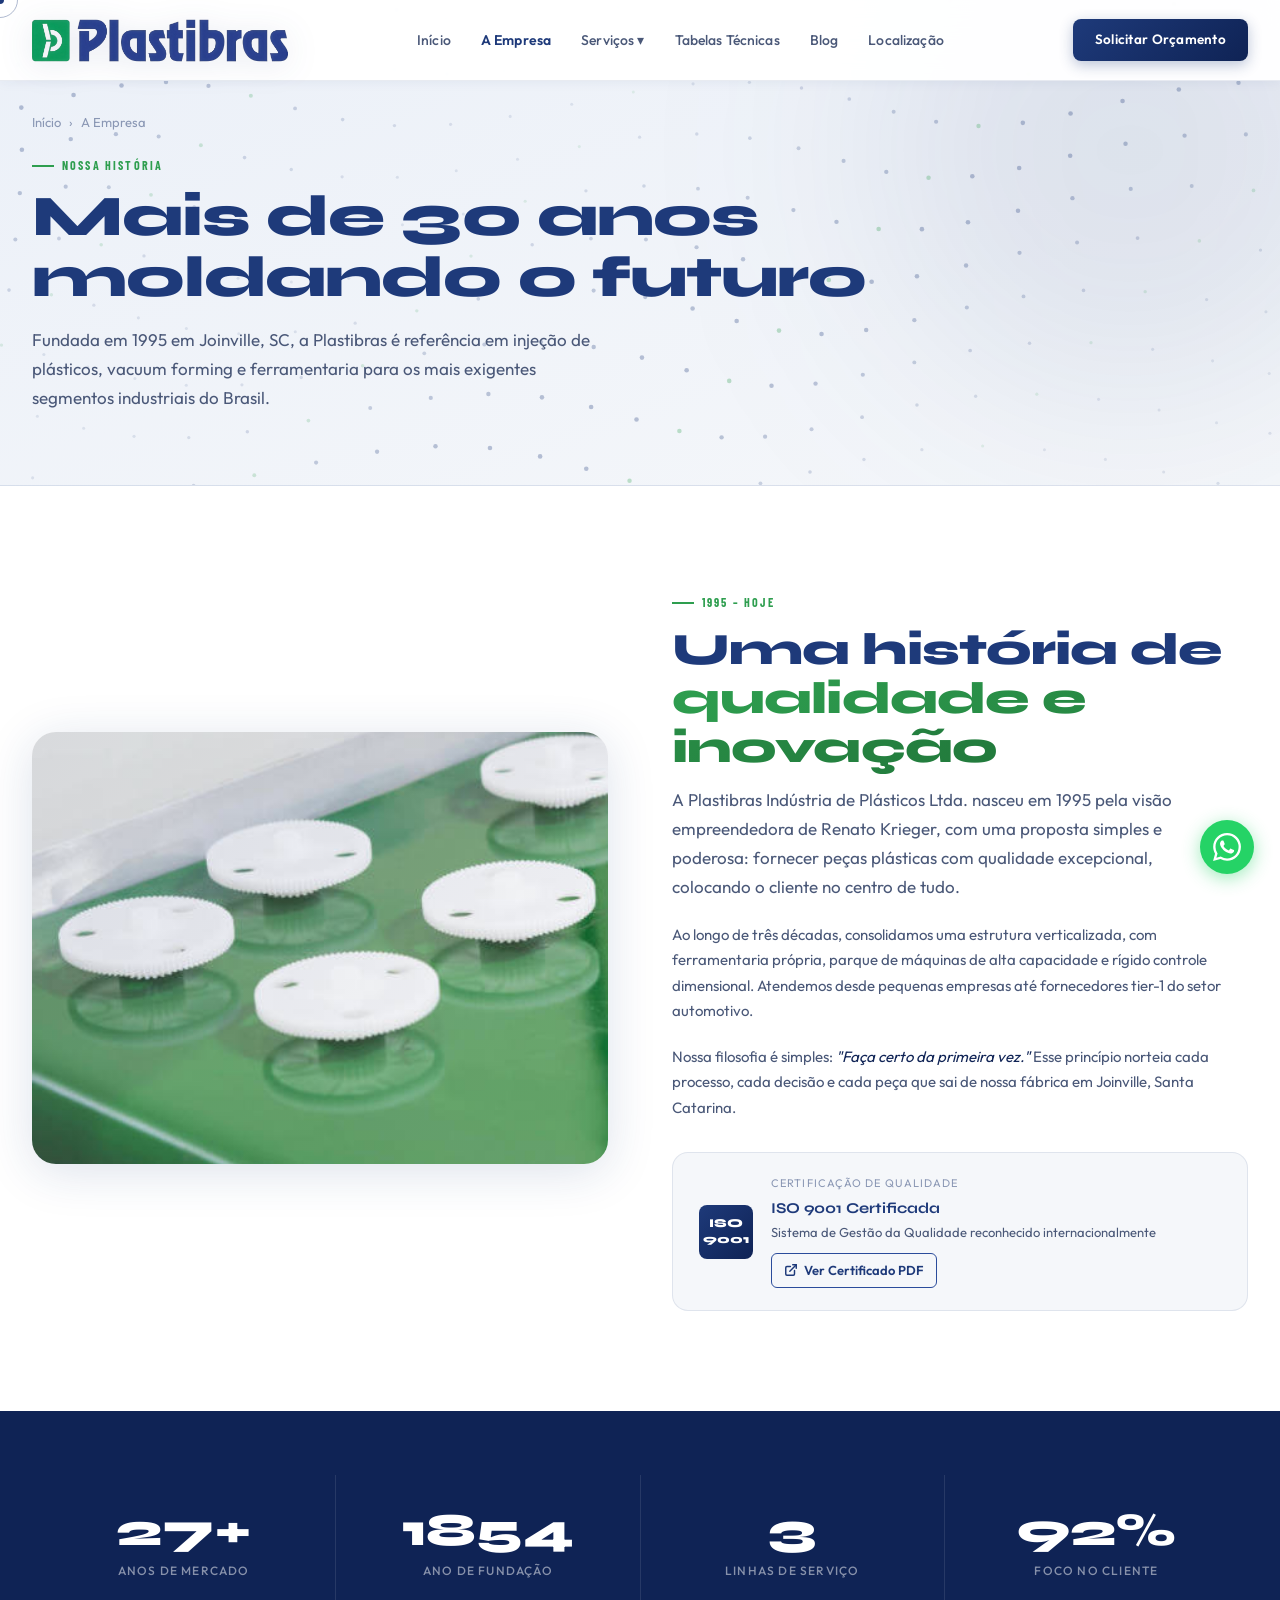
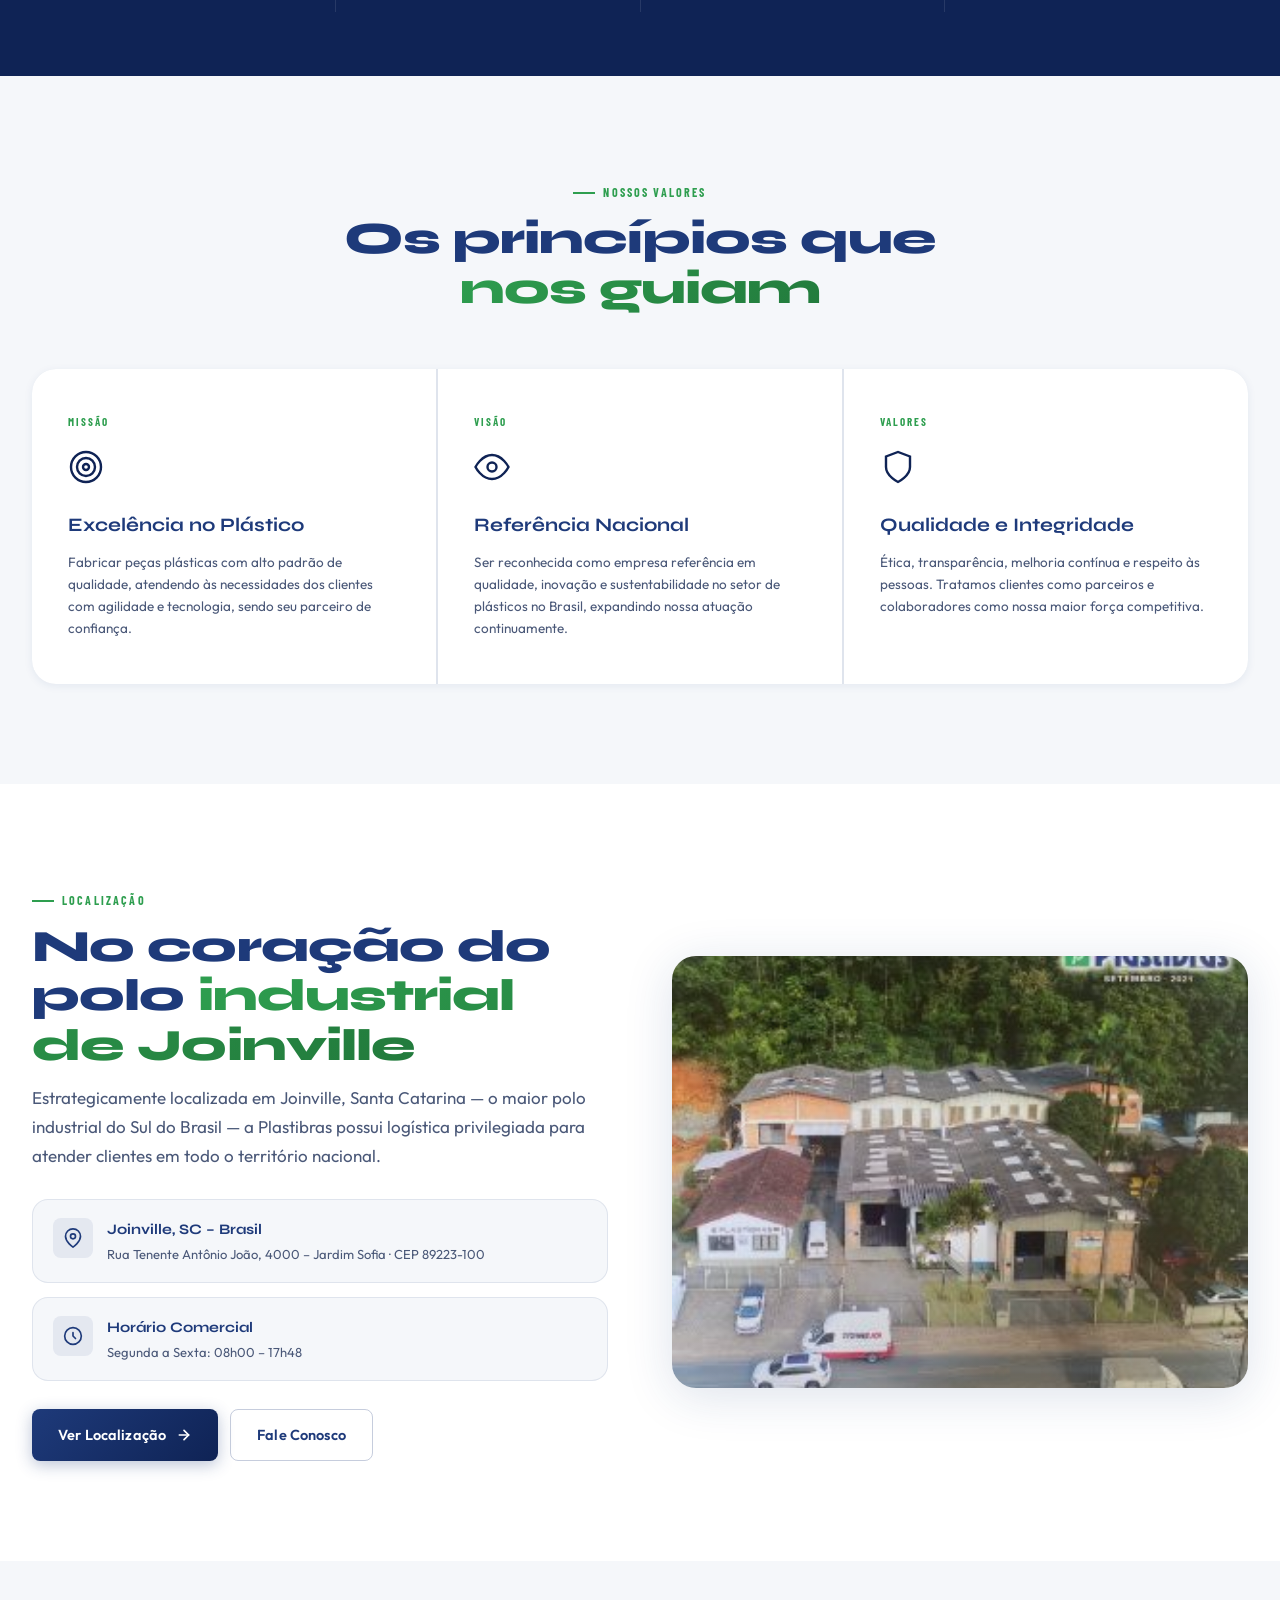
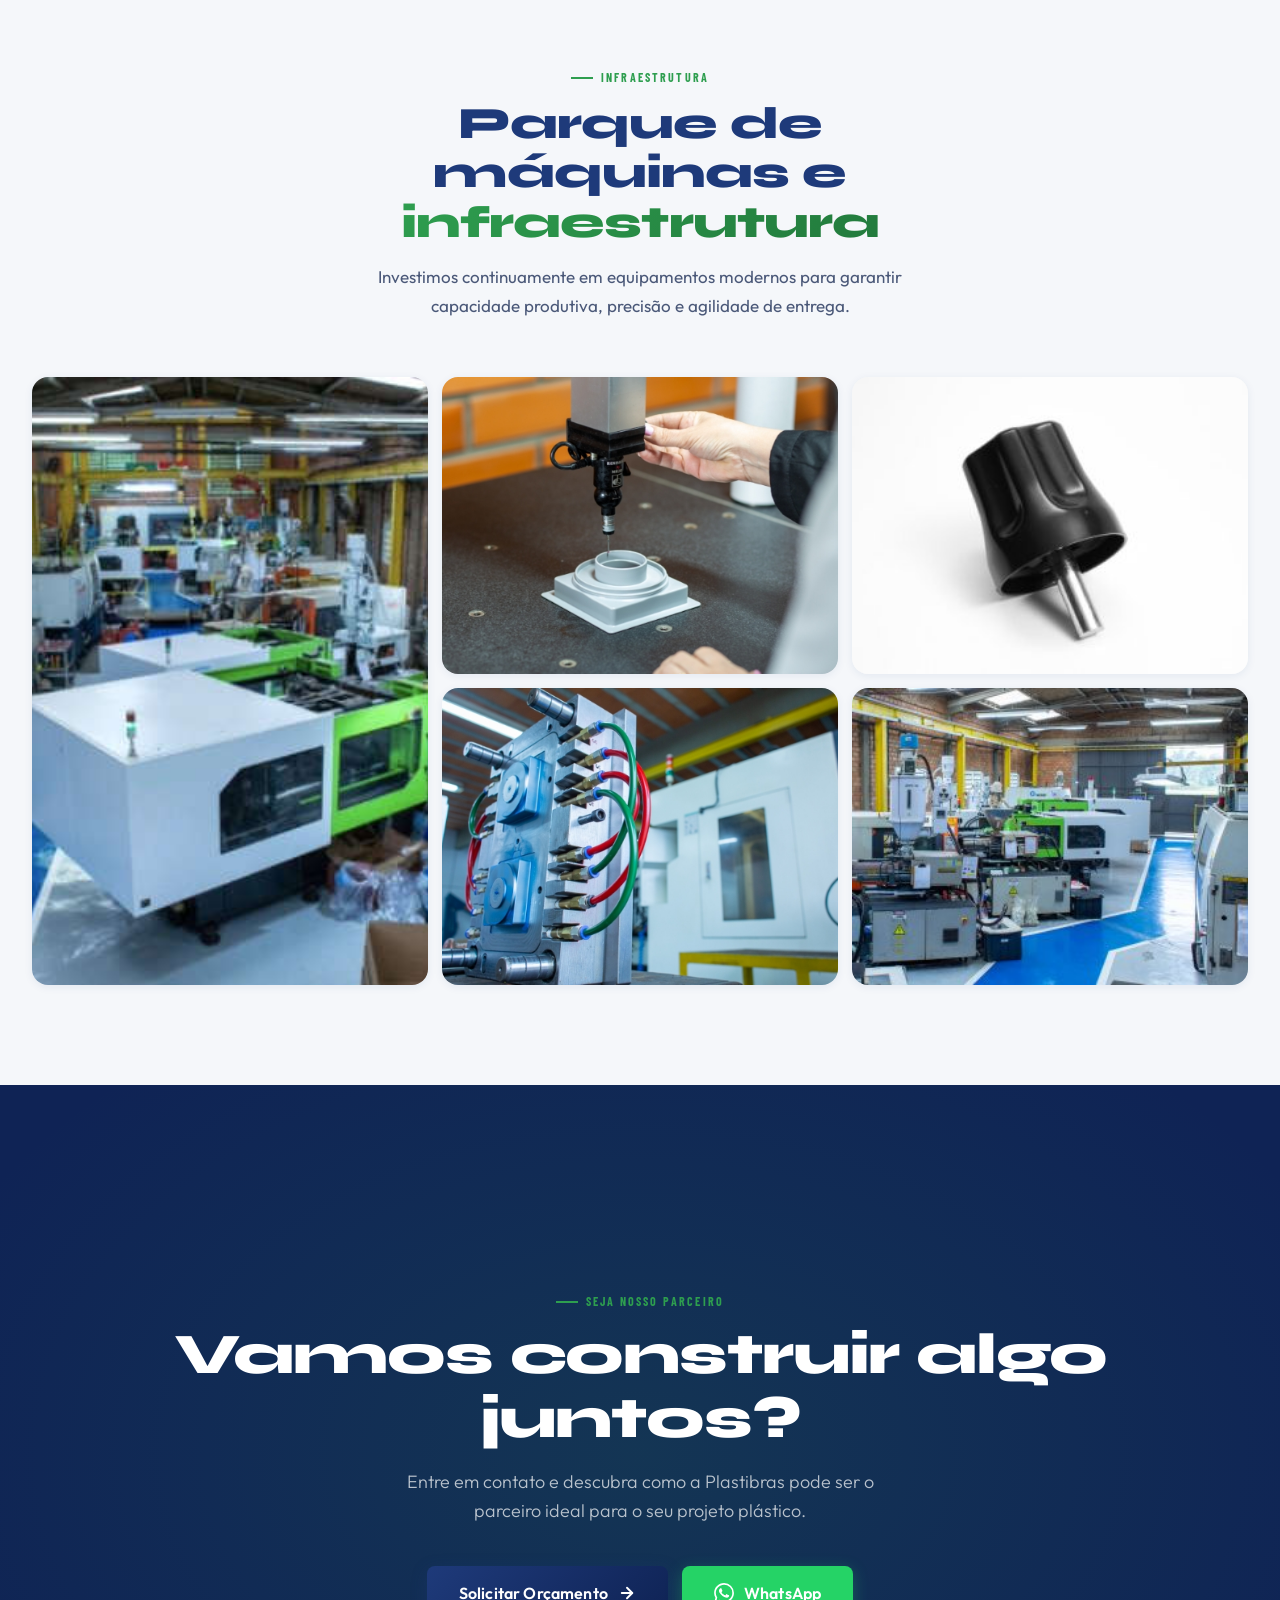
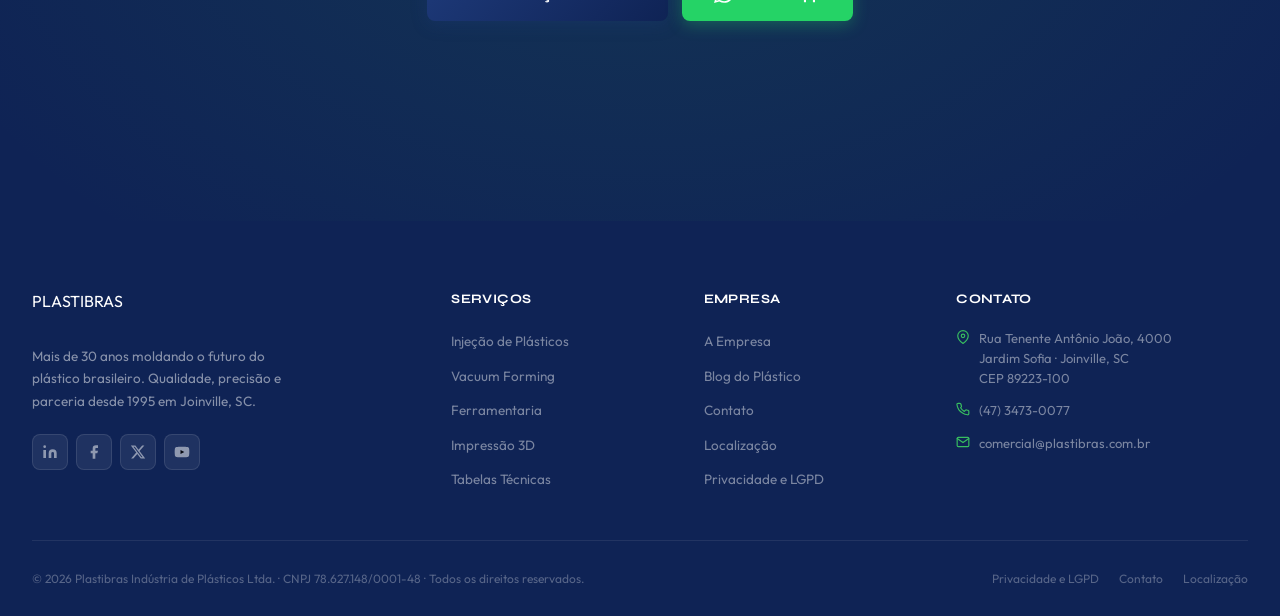
==== commit 3188a728: "Fix founder name: Renato Krieger (not Daniela)" ====
--- a/empresa.html
+++ b/empresa.html
@@ -3,7 +3,7 @@
 <head>
   <meta charset="UTF-8">
   <meta name="viewport" content="width=device-width, initial-scale=1.0">
-  <meta name="description" content="Conheça a Plastibras – fundada em 1995 por Daniela Krieger em Joinville, SC. Mais de 30 anos de excelência em injeção de plásticos com certificação ISO 9001.">
+  <meta name="description" content="Conheça a Plastibras – fundada em 1995 por Renato Krieger em Joinville, SC. Mais de 30 anos de excelência em injeção de plásticos com certificação ISO 9001.">
   <title>A Empresa – Plastibras Indústria de Plásticos</title>
   <link rel="stylesheet" href="css/styles.css">
 </head>
@@ -46,7 +46,7 @@
         <div class="section-tag">1995 – Hoje</div>
         <h2 class="section-title">Uma história de <span class="highlight">qualidade e inovação</span></h2>
         <p class="section-desc" style="margin-bottom:20px">
-          A Plastibras Indústria de Plásticos Ltda. nasceu em 1995 pela visão empreendedora de Daniela Krieger,
+          A Plastibras Indústria de Plásticos Ltda. nasceu em 1995 pela visão empreendedora de Renato Krieger,
           com uma proposta simples e poderosa: fornecer peças plásticas com qualidade excepcional, colocando o cliente no centro de tudo.
         </p>
         <p style="font-size:15px;color:var(--text-2);line-height:1.7;margin-bottom:20px">
--- a/css/styles.css
+++ b/css/styles.css
@@ -57,7 +57,7 @@
 
 /* ─── RESET ─── */
 *, *::before, *::after { box-sizing: border-box; margin: 0; padding: 0; }
-html { scroll-behavior: smooth; font-size: 16px; scroll-padding-top: 136px; }
+html { scroll-behavior: smooth; font-size: 16px; scroll-padding-top: 80px; }
 body {
   font-family: var(--font-body);
   background: var(--bg-0);
@@ -147,20 +147,25 @@
   -webkit-backdrop-filter: blur(16px);
   border-bottom: 1px solid var(--card-border);
   box-shadow: 0 1px 12px rgba(30,58,122,0.06);
+  overflow: visible;
 }
 .nav-inner {
   display: flex; align-items: center;
   justify-content: space-between; gap: 20px;
-  height: 136px;
+  height: 80px;
+  overflow: visible;
 }
 .nav-logo {
-  display: flex; align-items: center; gap: 0;
+  display: flex; align-items: flex-start;
   flex-shrink: 0;
+  position: relative;
+  z-index: 2;
 }
 .nav-logo img, .nav-logo-img {
-  height: 128px; width: auto;
+  height: 256px; width: auto;
   object-fit: contain;
   display: block;
+  filter: drop-shadow(0 4px 16px rgba(30,58,122,0.12));
 }
 .nav-links {
   display: flex; align-items: center; gap: 2px;
@@ -195,8 +200,9 @@
 .nav-dropdown { position: relative; }
 .nav-dropdown-menu {
   position: absolute;
-  top: calc(100% + 8px); left: 50%;
+  top: 100%; left: 50%;
   transform: translateX(-50%);
+  padding-top: 8px;
   background: var(--card);
   border: 1px solid var(--card-border);
   border-radius: var(--radius-md);
@@ -623,7 +629,7 @@
 
 /* ─── PAGE HERO (inner pages) ─── */
 .page-hero {
-  position: relative; padding: 150px 0 72px;
+  position: relative; padding: 112px 0 72px;
   overflow: hidden; border-bottom: 1px solid var(--card-border);
   background: linear-gradient(160deg, #EBF0F8 0%, #F5F7FA 100%);
 }
@@ -988,35 +994,113 @@
 }
 
 /* ─── RESPONSIVE ─── */
+
+/* Tablet */
 @media (max-width: 1100px) {
   .footer-grid { grid-template-columns: 1fr 1fr; }
   .about-grid { gap: 44px; }
 }
+
+/* Mobile landscape / large phones */
 @media (max-width: 900px) {
+  html { scroll-padding-top: 80px; }
   .container { padding: 0 20px; }
-  .section { padding: 72px 0; }
+  .section { padding: 64px 0; }
+
+  /* Nav — shrink to compact bar */
+  .nav-inner { height: 70px; }
+  .nav-logo img, .nav-logo-img { height: 52px; }
   .nav-links, .nav-cta { display: none; }
   .nav-hamburger { display: flex; }
+
+  /* Page hero — account for 70px nav */
+  .page-hero { padding: 100px 0 56px; }
+
+  /* Hero */
   .hero-stats { grid-template-columns: 1fr 1fr; }
   .hero-stat:nth-child(3) { grid-column: span 2; }
+  .hero-actions { flex-direction: column; align-items: flex-start; gap: 12px; }
+  .hero-actions .btn { width: 100%; text-align: center; justify-content: center; }
+
+  /* Layouts */
   .about-grid { grid-template-columns: 1fr; }
   .content-section { grid-template-columns: 1fr; gap: 36px; }
   .content-section.reverse { direction: ltr; }
   .stats-grid { grid-template-columns: 1fr 1fr; }
-  .why-grid { grid-template-columns: 1fr; }
+  .why-grid { grid-template-columns: 1fr 1fr; }
   .blog-grid { grid-template-columns: 1fr 1fr; }
   .contact-grid { grid-template-columns: 1fr; }
   .gallery-grid { grid-template-columns: 1fr 1fr; }
   .gallery-item.tall { grid-row: auto; }
   .form-row { grid-template-columns: 1fr; }
   .footer-grid { grid-template-columns: 1fr; gap: 28px; }
-  .advantages-grid { grid-template-columns: 1fr; }
-}
+  .advantages-grid { grid-template-columns: 1fr 1fr; }
+
+  /* Map section on localizacao */
+  .map-wrap iframe { height: 300px; }
+
+  /* CTA buttons */
+  .cta-actions { flex-direction: column; align-items: center; gap: 12px; }
+  .cta-actions .btn { width: 100%; max-width: 320px; justify-content: center; }
+  .cta-desc { font-size: 16px; }
+}
+
+/* Mobile portrait */
 @media (max-width: 600px) {
-  .hero-stats { grid-template-columns: 1fr; }
+  html { scroll-padding-top: 70px; }
+  .container { padding: 0 16px; }
+  .section { padding: 52px 0; }
+
+  /* Nav */
+  .nav-inner { height: 64px; }
+  .nav-logo img, .nav-logo-img { height: 44px; }
+
+  /* Page hero */
+  .page-hero { padding: 86px 0 44px; }
+
+  /* Hero text */
+  .hero-badge { font-size: 11px; padding: 7px 14px; }
+  .hero-subtitle { font-size: 15px; }
+  .hero-stats { grid-template-columns: 1fr; gap: 12px; }
   .hero-stat:nth-child(3) { grid-column: auto; }
+  .hero-stat-number { font-size: 28px; }
+  .scroll-indicator { display: none; }
+
+  /* Grids → single column */
+  .why-grid { grid-template-columns: 1fr; }
   .blog-grid { grid-template-columns: 1fr; }
   .gallery-grid { grid-template-columns: 1fr; }
+  .advantages-grid { grid-template-columns: 1fr; }
   .stats-grid { grid-template-columns: 1fr 1fr; }
+
+  /* Section titles */
+  .section-title { font-size: clamp(22px, 6vw, 34px); }
+  .section-desc { font-size: 15px; }
+
+  /* Cards */
+  .service-card { padding: 24px 20px; }
+  .why-item { padding: 20px; }
+
+  /* Stats band numbers */
+  .stat-number { font-size: 36px; }
+
+  /* Table */
   .table-scroll-hint { display: block; }
-}
+
+  /* CTA */
+  .cta-title { font-size: clamp(24px, 7vw, 40px); }
+  .cta-desc { font-size: 15px; }
+
+  /* Forms */
+  .contact-form { padding: 24px 20px; }
+
+  /* Blog featured card stacks */
+  .blog-featured { grid-template-columns: 1fr; }
+  .blog-featured-img { height: 220px; }
+
+  /* Map */
+  .map-wrap iframe { height: 260px; }
+
+  /* Footer */
+  .footer { padding: 48px 0 24px; }
+}
